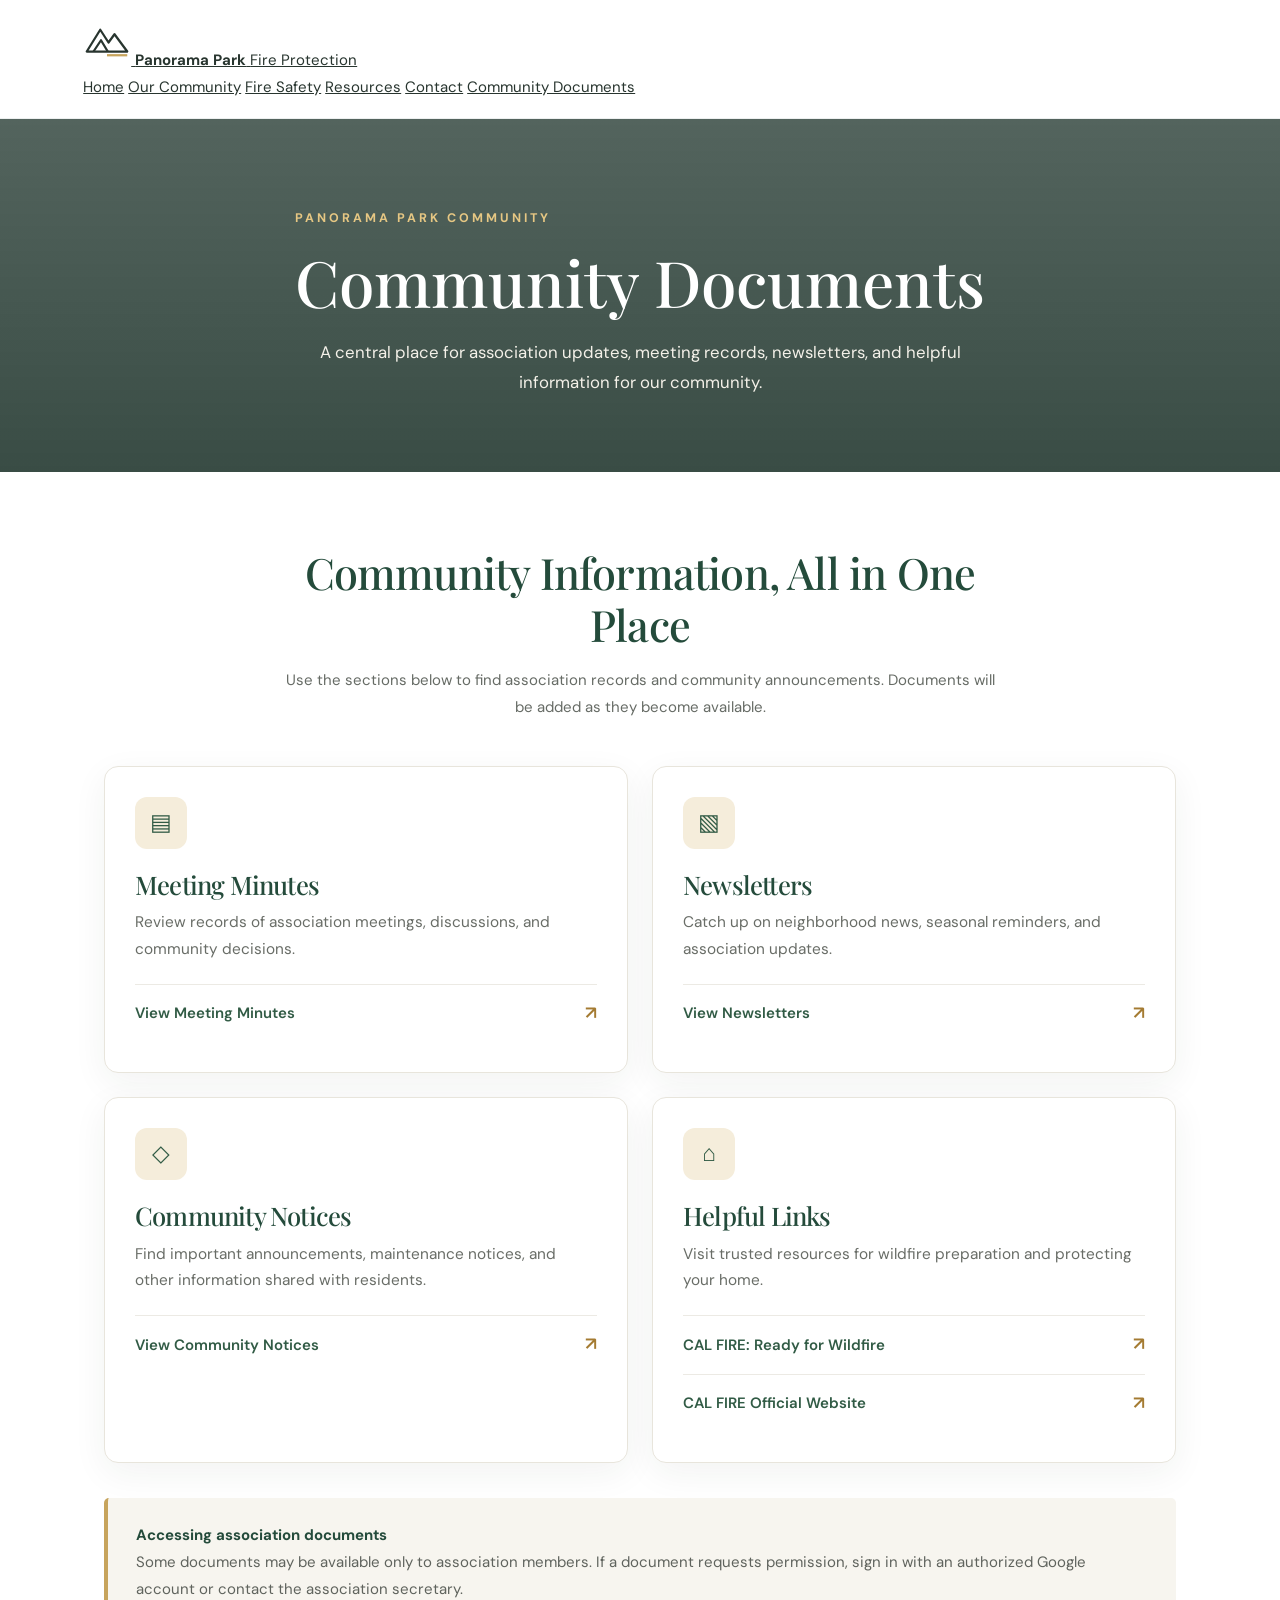
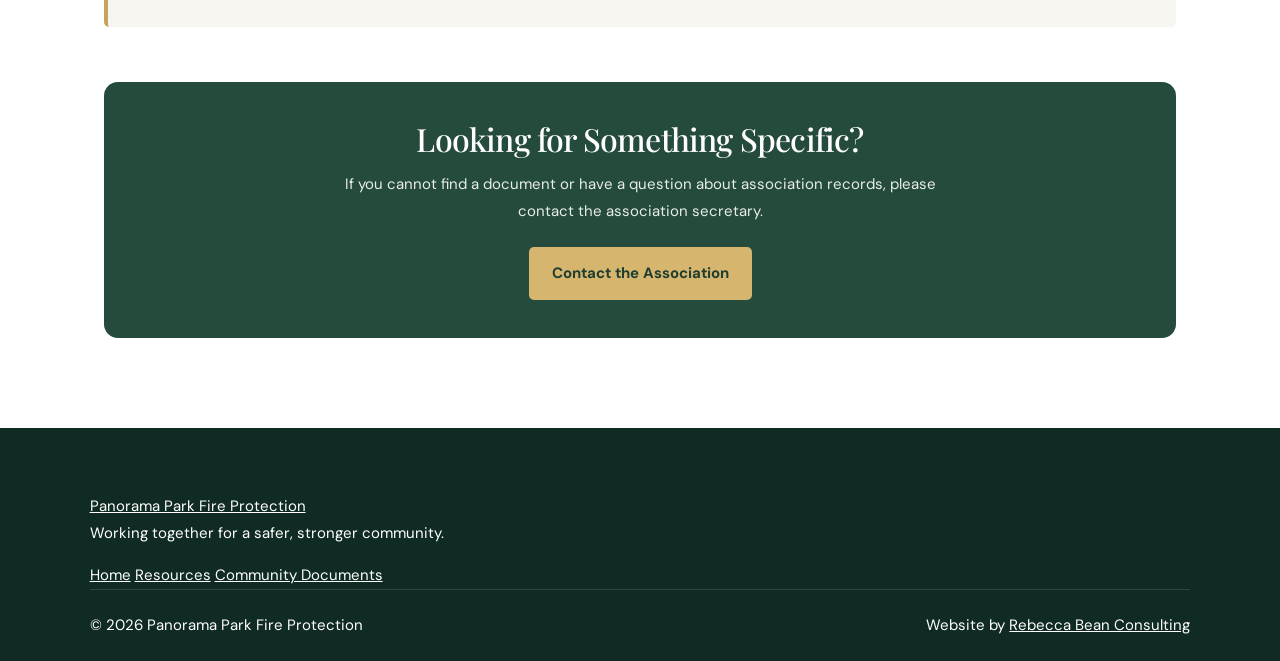
==== documents.html @ e7f0fc61 "Create documents.html" ====
<!DOCTYPE html>
<html lang="en">
<head>
  <meta charset="UTF-8">
  <meta name="viewport" content="width=device-width, initial-scale=1.0">

  <title>Community Documents | Panorama Park Fire Protection</title>
  <meta name="description" content="Access Panorama Park Fire Protection meeting minutes, newsletters, community notices, and important documents.">

  <link rel="preconnect" href="https://fonts.googleapis.com">
  <link rel="preconnect" href="https://fonts.gstatic.com" crossorigin>
  <link href="https://fonts.googleapis.com/css2?family=DM+Sans:wght@400;500;600;700&family=Playfair+Display:wght@500;600;700&display=swap" rel="stylesheet">

  <link rel="stylesheet" href="home.css">

  <style>
    .documents-hero {
      min-height: 330px;
      padding: 90px 24px 75px;
      display: flex;
      align-items: center;
      justify-content: center;
      text-align: center;
      color: #fff;
      background:
        linear-gradient(rgba(17, 40, 31, 0.72), rgba(17, 40, 31, 0.83)),
        url("https://images.unsplash.com/photo-1448375240586-882707db888b?auto=format&fit=crop&w=2000&q=85")
        center 48% / cover no-repeat;
    }

    .documents-hero .eyebrow {
      color: #e6c783;
      text-transform: uppercase;
      letter-spacing: 3px;
      font-size: 0.78rem;
      font-weight: 700;
      margin-bottom: 16px;
    }

    .documents-hero h1 {
      font-family: "Playfair Display", serif;
      font-size: clamp(2.5rem, 5vw, 4rem);
      line-height: 1.15;
      margin: 0 0 18px;
    }

    .documents-hero p {
      max-width: 650px;
      margin: 0 auto;
      color: #f4f1e9;
      font-size: 1.05rem;
      line-height: 1.8;
    }

    .documents-main {
      max-width: 1120px;
      margin: 0 auto;
      padding: 75px 24px 90px;
    }

    .documents-intro {
      max-width: 720px;
      margin: 0 auto 45px;
      text-align: center;
    }

    .documents-intro h2,
    .document-group h2 {
      font-family: "Playfair Display", serif;
      color: #244b3b;
    }

    .documents-intro h2 {
      font-size: clamp(2rem, 4vw, 2.7rem);
      margin: 0 0 16px;
    }

    .documents-intro p {
      color: #666b65;
      line-height: 1.8;
    }

    .document-groups {
      display: grid;
      grid-template-columns: repeat(2, minmax(0, 1fr));
      gap: 24px;
    }

    .document-group {
      background: #fff;
      border: 1px solid #e8e5dc;
      border-radius: 14px;
      padding: 30px;
      box-shadow: 0 10px 35px rgba(30, 54, 42, 0.06);
    }

    .document-icon {
      width: 52px;
      height: 52px;
      border-radius: 12px;
      display: flex;
      align-items: center;
      justify-content: center;
      background: #f5eddb;
      color: #315b45;
      font-size: 1.45rem;
      margin-bottom: 20px;
    }

    .document-group h2 {
      font-size: 1.6rem;
      margin: 0 0 10px;
    }

    .document-group > p {
      color: #696d67;
      font-size: 0.96rem;
      line-height: 1.7;
      margin: 0 0 22px;
    }

    .document-link {
      display: flex;
      align-items: center;
      justify-content: space-between;
      gap: 12px;
      padding: 15px 0;
      border-top: 1px solid #eceae4;
      color: #315b45;
      text-decoration: none;
      font-weight: 600;
      line-height: 1.5;
    }

    .document-link:hover {
      color: #a47b32;
    }

    .document-link span:last-child {
      color: #a47b32;
      font-size: 1.15rem;
    }

    .documents-note {
      margin-top: 35px;
      padding: 24px 28px;
      background: #f7f5ef;
      border-left: 4px solid #c7a45c;
      border-radius: 5px;
      color: #5f635d;
      line-height: 1.8;
    }

    .documents-note strong {
      color: #244b3b;
    }

    .document-contact {
      margin-top: 55px;
      padding: 38px 28px;
      text-align: center;
      border-radius: 14px;
      background: #244b3b;
      color: #fff;
    }

    .document-contact h2 {
      font-family: "Playfair Display", serif;
      font-size: 2rem;
      margin: 0 0 12px;
    }

    .document-contact p {
      max-width: 620px;
      margin: 0 auto 22px;
      color: #e8eee8;
      line-height: 1.8;
    }

    .document-contact a {
      display: inline-block;
      padding: 13px 23px;
      border-radius: 5px;
      background: #d6b56e;
      color: #203e30;
      font-weight: 700;
      text-decoration: none;
    }

    .document-contact a:hover {
      background: #e8cb8a;
    }

    @media (max-width: 700px) {
      .documents-hero {
        min-height: 290px;
        padding: 70px 20px;
      }

      .documents-main {
        padding: 55px 18px 65px;
      }

      .document-groups {
        grid-template-columns: 1fr;
      }

      .document-group {
        padding: 24px;
      }
    }
  </style>
</head>

<body>

  <!-- HEADER -->
  <header class="site-header">
    <div class="header-inner">
      <a class="logo" href="index.html" aria-label="Panorama Park Fire Protection home">
        <span class="logo-icon" aria-hidden="true">
          <svg viewBox="0 0 64 64" width="48" height="48" fill="none">
            <path d="M5 46 23 17 34 34 42 23 59 46H5Z"
                  stroke="currentColor" stroke-width="3"
                  stroke-linejoin="round"/>
            <path d="M14 46 24 31 33 46"
                  stroke="currentColor" stroke-width="3"
                  stroke-linejoin="round"/>
            <path d="M32 51H59" stroke="#c7a45c" stroke-width="3"/>
          </svg>
        </span>
        <span class="logo-text">
          <strong>Panorama Park</strong>
          <span>Fire Protection</span>
        </span>
      </a>

      <button class="menu-toggle"
              id="menuToggle"
              aria-label="Open navigation menu"
              aria-expanded="false"
              aria-controls="navLinks">
        <span></span>
        <span></span>
        <span></span>
      </button>

      <nav class="nav-links" id="navLinks" aria-label="Main navigation">
        <a href="index.html">Home</a>
        <a href="index.html#community">Our Community</a>
        <a href="index.html#fire-safety">Fire Safety</a>
        <a href="index.html#resources">Resources</a>
        <a href="index.html#contact">Contact</a>
        <a href="documents.html" aria-current="page">Community Documents</a>
      </nav>
    </div>
  </header>

  <!-- PAGE HERO -->
  <section class="documents-hero">
    <div>
      <div class="eyebrow">Panorama Park Community</div>
      <h1>Community Documents</h1>
      <p>
        A central place for association updates, meeting records,
        newsletters, and helpful information for our community.
      </p>
    </div>
  </section>

  <!-- DOCUMENT LIBRARY -->
  <main class="documents-main">
    <section class="documents-intro">
      <h2>Community Information, All in One Place</h2>
      <p>
        Use the sections below to find association records and community
        announcements. Documents will be added as they become available.
      </p>
    </section>

    <div class="document-groups">

      <!-- MEETING MINUTES -->
      <section class="document-group">
        <div class="document-icon" aria-hidden="true">▤</div>
        <h2>Meeting Minutes</h2>
        <p>
          Review records of association meetings, discussions, and
          community decisions.
        </p>

        <!-- Replace the example URL with your actual Google Drive link. -->
        <a class="document-link" href="REPLACE-WITH-MINUTES-LINK">
          <span>View Meeting Minutes</span>
          <span aria-hidden="true">↗</span>
        </a>
      </section>

      <!-- NEWSLETTERS -->
      <section class="document-group">
        <div class="document-icon" aria-hidden="true">▧</div>
        <h2>Newsletters</h2>
        <p>
          Catch up on neighborhood news, seasonal reminders, and
          association updates.
        </p>

        <!-- Replace the example URL with your actual Google Drive link. -->
        <a class="document-link" href="REPLACE-WITH-NEWSLETTERS-LINK">
          <span>View Newsletters</span>
          <span aria-hidden="true">↗</span>
        </a>
      </section>

      <!-- COMMUNITY NOTICES -->
      <section class="document-group">
        <div class="document-icon" aria-hidden="true">◇</div>
        <h2>Community Notices</h2>
        <p>
          Find important announcements, maintenance notices, and
          other information shared with residents.
        </p>

        <!-- Replace the example URL with your actual Google Drive link. -->
        <a class="document-link" href="REPLACE-WITH-NOTICES-LINK">
          <span>View Community Notices</span>
          <span aria-hidden="true">↗</span>
        </a>
      </section>

      <!-- HELPFUL LINKS -->
      <section class="document-group">
        <div class="document-icon" aria-hidden="true">⌂</div>
        <h2>Helpful Links</h2>
        <p>
          Visit trusted resources for wildfire preparation and
          protecting your home.
        </p>

        <a class="document-link"
           href="https://readyforwildfire.org/"
           target="_blank"
           rel="noopener noreferrer">
          <span>CAL FIRE: Ready for Wildfire</span>
          <span aria-hidden="true">↗</span>
        </a>

        <a class="document-link"
           href="https://www.fire.ca.gov/"
           target="_blank"
           rel="noopener noreferrer">
          <span>CAL FIRE Official Website</span>
          <span aria-hidden="true">↗</span>
        </a>
      </section>

    </div>

    <aside class="documents-note">
      <strong>Accessing association documents</strong><br>
      Some documents may be available only to association members.
      If a document requests permission, sign in with an authorized
      Google account or contact the association secretary.
    </aside>

    <section class="document-contact">
      <h2>Looking for Something Specific?</h2>
      <p>
        If you cannot find a document or have a question about association
        records, please contact the association secretary.
      </p>
      <a href="mailto:REPLACE-WITH-HOA-EMAIL">
        Contact the Association
      </a>
    </section>
  </main>

  <!-- FOOTER -->
  <footer class="site-footer" id="contact">
    <div class="footer-inner">
      <div>
        <a class="footer-brand" href="index.html">Panorama Park Fire Protection</a>
        <p>Working together for a safer, stronger community.</p>
      </div>

      <div class="footer-links">
        <a href="index.html">Home</a>
        <a href="index.html#resources">Resources</a>
        <a href="documents.html">Community Documents</a>
      </div>
    </div>

    <div class="footer-bottom">
      <span>© <span id="currentYear"></span> Panorama Park Fire Protection</span>
      <span class="site-credit">
        Website by
        <a href="https://beansdreams.org"
           target="_blank"
           rel="noopener noreferrer">Rebecca Bean Consulting</a>
      </span>
    </div>
  </footer>

  <script>
    const menuToggle = document.getElementById("menuToggle");
    const navLinks = document.getElementById("navLinks");

    if (menuToggle && navLinks) {
      menuToggle.addEventListener("click", () => {
        const isOpen = navLinks.classList.toggle("active");
        menuToggle.classList.toggle("active", isOpen);
        menuToggle.setAttribute("aria-expanded", String(isOpen));
        menuToggle.setAttribute(
          "aria-label",
          isOpen ? "Close navigation menu" : "Open navigation menu"
        );
      });

      navLinks.querySelectorAll("a").forEach(link => {
        link.addEventListener("click", () => {
          navLinks.classList.remove("active");
          menuToggle.classList.remove("active");
          menuToggle.setAttribute("aria-expanded", "false");
          menuToggle.setAttribute("aria-label", "Open navigation menu");
        });
      });
    }

    document.getElementById("currentYear").textContent =
      new Date().getFullYear();
  </script>

</body>
</html>
---- home.css ----
/* =========================================================
   PANORAMA PARK FIRE PROTECTION
   Premium Mountain Community Website
   File: home.css
   ========================================================= */

:root {
  --forest: #173b32;
  --forest-dark: #102a24;
  --forest-light: #285345;
  --sage: #8a9a88;
  --gold: #c9a765;
  --gold-light: #e2cc99;
  --cream: #f7f4ed;
  --cream-dark: #eee9dc;
  --white: #ffffff;
  --text: #28352f;
  --muted: #68736d;
  --border: #deddd3;
  --serif: "Playfair Display", Georgia, serif;
  --sans: "DM Sans", Arial, sans-serif;
  --content-width: 1240px;
}

* {
  box-sizing: border-box;
}

html {
  scroll-behavior: smooth;
  scroll-padding-top: 100px;
}

body {
  margin: 0;
  color: var(--text);
  background: var(--white);
  font-family: var(--sans);
  font-size: 15px;
  line-height: 1.8;
  -webkit-font-smoothing: antialiased;
}

body,
button,
a {
  -webkit-tap-highlight-color: transparent;
}

img,
svg {
  max-width: 100%;
}

a {
  color: inherit;
}

button {
  font: inherit;
}

::selection {
  color: var(--white);
  background: var(--forest);
}


/* =========================================================
   HEADER AND BRAND
   ========================================================= */

.site-header {
  position: relative;
  z-index: 100;
  display: flex;
  justify-content: space-between;
  align-items: center;
  gap: 32px;
  min-height: 100px;
  padding: 17px clamp(22px, 6.5vw, 100px);
  background: rgba(255, 255, 255, 0.98);
  border-bottom: 1px solid rgba(23, 59, 50, 0.08);
}

.brand {
  display: inline-flex;
  align-items: center;
  gap: 14px;
  flex-shrink: 0;
  color: var(--forest);
  text-decoration: none;
}

.brand-emblem {
  display: grid;
  place-items: center;
  width: 55px;
  height: 55px;
  color: var(--gold);
  border: 1px solid var(--gold);
  border-radius: 50%;
  transition: background 0.25s ease, color 0.25s ease;
}

.brand:hover .brand-emblem {
  color: var(--white);
  background: var(--forest);
}

.brand-emblem svg {
  width: 39px;
  height: 39px;
}

.brand-copy {
  display: flex;
  flex-direction: column;
  gap: 1px;
}

.brand-name {
  color: var(--forest);
  font-family: var(--serif);
  font-size: 17px;
  font-weight: 600;
  line-height: 1.35;
  letter-spacing: 1.4px;
}

.brand-subtitle {
  color: #88713f;
  font-size: 9px;
  font-weight: 700;
  line-height: 1.5;
  letter-spacing: 3.2px;
}

.main-nav {
  display: flex;
  align-items: center;
  justify-content: flex-end;
  gap: clamp(17px, 2.4vw, 34px);
}

.nav-link {
  position: relative;
  padding: 9px 0;
  color: #39463f;
  font-size: 12px;
  font-weight: 600;
  text-decoration: none;
  transition: color 0.2s ease;
}

.nav-link:not(.nav-cta)::after {
  position: absolute;
  right: 0;
  bottom: 1px;
  left: 0;
  height: 1px;
  background: var(--gold);
  content: "";
  transform: scaleX(0);
  transform-origin: left;
  transition: transform 0.25s ease;
}

.nav-link:hover,
.nav-link.active {
  color: #8b6c34;
}

.nav-link:hover::after,
.nav-link.active::after {
  transform: scaleX(1);
}

.nav-link.nav-cta {
  padding: 12px 17px;
  color: var(--white);
  background: var(--forest);
  border: 1px solid var(--forest);
  transition: background 0.2s ease, color 0.2s ease;
}

.nav-link.nav-cta:hover {
  color: var(--forest);
  background: transparent;
}

.menu-toggle {
  display: none;
  width: 44px;
  height: 44px;
  padding: 10px;
  border: 1px solid var(--border);
  background: var(--white);
  cursor: pointer;
}

.menu-toggle span {
  display: block;
  width: 22px;
  height: 2px;
  margin: 5px auto;
  background: var(--forest);
  transition: transform 0.2s ease, opacity 0.2s ease;
}

.menu-toggle[aria-expanded="true"] span:first-child {
  transform: translateY(7px) rotate(45deg);
}

.menu-toggle[aria-expanded="true"] span:nth-child(2) {
  opacity: 0;
}

.menu-toggle[aria-expanded="true"] span:last-child {
  transform: translateY(-7px) rotate(-45deg);
}


/* =========================================================
   SHARED TYPOGRAPHY
   ========================================================= */

h1,
h2,
h3,
p {
  margin-top: 0;
}

h1,
h2,
h3 {
  font-family: var(--serif);
  font-weight: 500;
  line-height: 1.2;
}

h2 {
  font-size: clamp(34px, 4vw, 51px);
  letter-spacing: -0.8px;
}

h2 em,
h1 em {
  color: var(--gold-light);
  font-weight: 400;
}

.eyebrow {
  display: flex;
  align-items: center;
  gap: 15px;
  margin-bottom: 22px;
  color: var(--gold-light);
  font-size: 10px;
  font-weight: 700;
  line-height: 1.6;
  letter-spacing: 3px;
  text-transform: uppercase;
}

.eyebrow-dark {
  color: #8d6c35;
}

.eyebrow-line {
  display: inline-block;
  width: 44px;
  height: 1px;
  background: var(--gold);
}

.button {
  display: inline-flex;
  justify-content: center;
  align-items: center;
  gap: 18px;
  min-height: 51px;
  padding: 14px 22px;
  font-size: 11px;
  font-weight: 700;
  line-height: 1.5;
  text-align: center;
  text-decoration: none;
  border: 1px solid transparent;
  transition:
    transform 0.25s ease,
    background 0.25s ease,
    color 0.25s ease,
    border-color 0.25s ease;
}

.button:hover {
  transform: translateY(-2px);
}

.button span {
  font-size: 16px;
}

.button-gold {
  color: var(--forest-dark);
  background: var(--gold);
  border-color: var(--gold);
}

.button-gold:hover {
  color: var(--forest-dark);
  background: var(--gold-light);
  border-color: var(--gold-light);
}

.button-green {
  color: var(--white);
  background: var(--forest);
  border-color: var(--forest);
}

.button-green:hover {
  color: var(--forest);
  background: transparent;
}

.text-link {
  color: var(--white);
  font-size: 11px;
  font-weight: 600;
  text-decoration: none;
  border-bottom: 1px solid rgba(255, 255, 255, 0.45);
  padding-bottom: 5px;
  transition: color 0.2s ease, border-color 0.2s ease;
}

.text-link:hover {
  color: var(--gold-light);
  border-color: var(--gold-light);
}


/* =========================================================
   HERO SECTION
   ========================================================= */

.hero {
  position: relative;
  display: flex;
  align-items: center;
  min-height: min(690px, 78vw);
  min-height: clamp(530px, 60vw, 720px);
  overflow: hidden;
  isolation: isolate;
  color: var(--white);
  background: var(--forest-dark);
}

.hero-photo,
.hero-shade {
  position: absolute;
  z-index: -2;
  inset: 0;
}

.hero-photo {
  background-color: #52695b;

  /*
    Replace this URL with your own mountain photograph.
    Example: url("images/panorama-mountains.jpg")
  */
  background-image: url("https://images.unsplash.com/photo-1464822759023-fed622ff2c3b?auto=format&fit=crop&w=2200&q=85");

  background-position: center 48%;
  background-repeat: no-repeat;
  background-size: cover;

  animation: heroReveal 1.1s ease-out both;
}

.hero-shade {
  z-index: -1;
  background:
    linear-gradient(
      90deg,
      rgba(10, 31, 25, 0.91) 0%,
      rgba(10, 31, 25, 0.77) 36%,
      rgba(10, 31, 25, 0.34) 70%,
      rgba(10, 31, 25, 0.14) 100%
    ),
    linear-gradient(
      0deg,
      rgba(10, 31, 25, 0.58) 0%,
      transparent 36%
    );
}

.hero-content {
  width: min(100%, 1000px);
  padding: 100px clamp(28px, 10vw, 150px) 115px;
  animation: contentReveal 0.9s 0.1s ease-out both;
}

.hero .eyebrow {
  margin-bottom: 27px;
}

.hero h1 {
  max-width: 850px;
  margin-bottom: 26px;
  color: var(--white);
  font-size: clamp(43px, 6vw, 78px);
  font-weight: 400;
  letter-spacing: -1.8px;
  line-height: 1.1;
}

.hero h1 em {
  display: inline-block;
  margin-top: 8px;
}

.hero-description {
  max-width: 530px;
  margin-bottom: 35px;
  color: rgba(255, 255, 255, 0.86);
  font-size: clamp(14px, 1.3vw, 16px);
  line-height: 1.9;
}

.hero-actions {
  display: flex;
  flex-wrap: wrap;
  align-items: center;
  gap: 27px;
}

.hero-caption {
  position: absolute;
  bottom: 35px;
  left: clamp(28px, 6.5vw, 100px);
  display: flex;
  align-items: center;
  gap: 12px;
  color: rgba(255, 255, 255, 0.76);
  font-size: 9px;
  font-weight: 600;
  letter-spacing: 2px;
}

.caption-rule {
  width: 35px;
  height: 1px;
  background: var(--gold);
}

.hero-index {
  position: absolute;
  right: clamp(28px, 6.5vw, 100px);
  bottom: 30px;
  display: flex;
  align-items: center;
  gap: 13px;
  color: rgba(255, 255, 255, 0.75);
  font-size: 9px;
  letter-spacing: 2px;
}

.hero-index > span:first-child {
  color: var(--gold-light);
  font-family: var(--serif);
  font-size: 21px;
}

.index-divider {
  width: 30px;
  height: 1px;
  background: var(--gold);
}


/* =========================================================
   ANNOUNCEMENT STRIP
   ========================================================= */

.announcement {
  display: grid;
  grid-template-columns: auto 1fr auto;
  align-items: center;
  gap: 26px;
  padding: 20px clamp(25px, 7vw, 105px);
  color: var(--white);
  background: var(--forest);
}

.announcement-label {
  display: flex;
  align-items: center;
  gap: 10px;
  color: var(--gold-light);
  font-size: 9px;
  font-weight: 700;
  letter-spacing: 2px;
  white-space: nowrap;
}

.announcement-dot {
  width: 7px;
  height: 7px;
  border-radius: 50%;
  background: var(--gold);
  box-shadow: 0 0 0 4px rgba(201, 167, 101, 0.13);
}

.announcement p {
  margin: 0;
  color: #e4e9e4;
  font-size: 12px;
}

.announcement > a {
  color: var(--gold-light);
  font-size: 11px;
  font-weight: 700;
  text-decoration: none;
  white-space: nowrap;
}

.announcement > a span {
  margin-left: 6px;
  font-size: 16px;
}

.announcement > a:hover {
  color: var(--white);
}


/* =========================================================
   INTRODUCTION SECTION
   ========================================================= */

.community-intro {
  display: grid;
  grid-template-columns: 0.9fr 1.1fr;
  gap: clamp(40px, 8vw, 125px);
  align-items: center;
  max-width: 1440px;
  margin: auto;
  padding: clamp(80px, 10vw, 135px) clamp(28px, 10vw, 145px);
  background: var(--white);
}

.intro-side h2 {
  margin-bottom: 30px;
  color: var(--forest);
  font-size: clamp(38px, 4.5vw, 57px);
}

.intro-side h2 em {
  color: #8a9a88;
}

.gold-rule {
  width: 70px;
  height: 2px;
  background: var(--gold);
}

.intro-copy {
  max-width: 570px;
}

.intro-lead {
  margin-bottom: 17px;
  color: var(--forest);
  font-family: var(--serif);
  font-size: 25px;
  line-height: 1.4;
}

.intro-copy > p:not(.intro-lead) {
  margin-bottom: 18px;
  color: var(--muted);
  font-size: 13px;
  line-height: 2;
}

.underlined-link {
  display: inline-flex;
  align-items: center;
  gap: 12px;
  margin-top: 12px;
  padding-bottom: 5px;
  color: var(--forest);
  font-size: 11px;
  font-weight: 700;
  text-decoration: none;
  border-bottom: 1px solid var(--gold);
}

.underlined-link span {
  font-size: 17px;
  transition: transform 0.2s ease;
}

.underlined-link:hover span {
  transform: translateX(4px);
}


/* =========================================================
   DISCOVER / FEATURE CARDS
   ========================================================= */

.discover-section {
  padding: clamp(75px, 9vw, 115px) clamp(25px, 7vw, 100px);
  background: var(--cream);
}

.section-heading {
  display: flex;
  justify-content: space-between;
  align-items: flex-end;
  gap: 35px;
  max-width: var(--content-width);
  margin: 0 auto 48px;
}

.section-heading h2 {
  margin-bottom: 0;
  color: var(--forest);
}

.section-heading h2 em {
  color: #879783;
}

.section-heading-copy {
  max-width: 300px;
  margin-bottom: 8px;
  color: var(--muted);
  font-size: 13px;
  line-height: 1.9;
}

.feature-grid {
  display: grid;
  grid-template-columns: repeat(3, minmax(0, 1fr));
  gap: 26px;
  max-width: var(--content-width);
  margin: auto;
}

.feature-card {
  min-width: 0;
  overflow: hidden;
  background: var(--white);
  border: 1px solid rgba(23, 59, 50, 0.08);
  box-shadow: 0 8px 28px rgba(24, 45, 35, 0.035);
  transition:
    transform 0.3s ease,
    box-shadow 0.3s ease;
}

.feature-card:hover {
  transform: translateY(-6px);
  box-shadow: 0 18px 42px rgba(24, 45, 35, 0.1);
}

.feature-image {
  position: relative;
  height: 235px;
  overflow: hidden;
  background-color: var(--sage);
  background-repeat: no-repeat;
  background-size: cover;
  background-position: center;
}

.feature-image::after {
  position: absolute;
  inset: 0;
  background: linear-gradient(
    0deg,
    rgba(10, 30, 24, 0.6),
    transparent 70%
  );
  content: "";
}

.feature-image-news {
  background-image: url("https://images.unsplash.com/photo-1448375240586-882707db888b?auto=format&fit=crop&w=900&q=80");
  background-position: center;
}

.feature-image-safety {
  background-image: url("https://images.unsplash.com/photo-1473448912268-2022ce9509d8?auto=format&fit=crop&w=900&q=80");
  background-position: center;
}

.feature-image-documents {
  background-image: url("https://images.unsplash.com/photo-1441974231531-c6227db76b6e?auto=format&fit=crop&w=900&q=80");
  background-position: center;
}

.feature-number,
.feature-image-label {
  position: absolute;
  z-index: 1;
  bottom: 17px;
  color: var(--white);
}

.feature-number {
  left: 22px;
  font-family: var(--serif);
  font-size: 25px;
}

.feature-image-label {
  right: 20px;
  bottom: 22px;
  font-size: 8px;
  font-weight: 700;
  letter-spacing: 2px;
}

.feature-body {
  padding: 29px 27px 31px;
}

.feature-kicker {
  margin-bottom: 12px;
  color: #91733d;
  font-size: 9px;
  font-weight: 700;
  letter-spacing: 1.8px;
}

.feature-body h3 {
  margin-bottom: 14px;
  color: var(--forest);
  font-size: 27px;
  letter-spacing: -0.3px;
}

.feature-body > p:not(.feature-kicker) {
  min-height: 90px;
  margin-bottom: 22px;
  color: var(--muted);
  font-size: 12px;
  line-height: 1.9;
}

.card-link {
  display: inline-flex;
  align-items: center;
  gap: 10px;
  color: var(--forest);
  font-size: 10px;
  font-weight: 700;
  line-height: 1.7;
  text-decoration: none;
}

.card-link span {
  color: #a08042;
  font-size: 16px;
  transition: transform 0.2s ease;
}

.card-link:hover span {
  transform: translateX(4px);
}


/* =========================================================
   FIRE SAFETY SECTION
   ========================================================= */

.safety-section {
  display: grid;
  grid-template-columns: 0.95fr 1.05fr;
  gap: clamp(45px, 8vw, 115px);
  align-items: center;
  max-width: 1500px;
  margin: auto;
  padding: clamp(85px, 10vw, 135px) clamp(30px, 9vw, 130px);
}

.safety-image {
  position: relative;
  min-height: 510px;
  background-color: #566e5b;
  background-image: url("https://images.unsplash.com/photo-1448375240586-882707db888b?auto=format&fit=crop&w=1200&q=85");
  background-position: center;
  background-size: cover;
}

.safety-image-frame {
  position: absolute;
  top: 18px;
  right: 18px;
  bottom: 18px;
  left: 18px;
  border: 1px solid rgba(255, 255, 255, 0.62);
  pointer-events: none;
}

.safety-image-note {
  position: absolute;
  right: -18px;
  bottom: 35px;
  display: flex;
  align-items: center;
  gap: 13px;
  padding: 20px 25px;
  color: var(--white);
  background: var(--forest);
  box-shadow: 0 8px 25px rgba(0, 0, 0, 0.15);
}

.note-symbol {
  color: var(--gold);
  font-size: 28px;
}

.safety-image-note > span:last-child {
  font-size: 9px;
  font-weight: 700;
  line-height: 1.8;
  letter-spacing: 1.5px;
}

.safety-copy .eyebrow {
  color: #8b6c35;
}

.safety-copy h2 {
  margin-bottom: 25px;
  color: var(--forest);
  font-size: clamp(35px, 4.1vw, 50px);
}

.safety-copy h2 em {
  color: #879783;
}

.safety-copy > p:not(.eyebrow):not(.resource-note) {
  margin-bottom: 28px;
  color: var(--muted);
  font-size: 13px;
  line-height: 2;
}

.safety-list {
  display: grid;
  gap: 0;
  margin: 0 0 30px;
  padding: 0;
  list-style: none;
  border-top: 1px solid var(--border);
}

.safety-list li {
  display: flex;
  align-items: flex-start;
  gap: 18px;
  padding: 14px 0;
  color: #435149;
  font-size: 12px;
  border-bottom: 1px solid var(--border);
}

.safety-list li span {
  color: #9c7c40;
  font-family: var(--serif);
  font-size: 16px;
}

.resource-note {
  margin: 16px 0 0;
  color: var(--muted);
  font-size: 10px;
}


/* =========================================================
   DOCUMENT LIBRARY BANNER
   ========================================================= */

.documents-banner {
  position: relative;
  display: flex;
  justify-content: space-between;
  align-items: center;
  gap: 40px;
  min-height: 345px;
  padding: 70px clamp(30px, 10vw, 145px);
  overflow: hidden;
  color: var(--white);
  background:
    radial-gradient(
      ellipse at 100% 0%,
      rgba(201, 167, 101, 0.16),
      transparent 45%
    ),
    var(--forest);
}

.banner-decoration {
  position: absolute;
  right: 20%;
  bottom: -135px;
  color: rgba(255, 255, 255, 0.035);
  font-family: var(--serif);
  font-size: 350px;
  line-height: 1;
  pointer-events: none;
}

.banner-copy {
  position: relative;
  z-index: 1;
  max-width: 650px;
}

.banner-copy .eyebrow {
  color: var(--gold-light);
}

.banner-copy h2 {
  margin-bottom: 17px;
  color: var(--white);
  font-size: clamp(36px, 4.5vw, 55px);
}

.banner-copy h2 em {
  color: var(--gold-light);
}

.banner-copy > p:last-child {
  max-width: 520px;
  margin-bottom: 0;
  color: #d6e0d8;
  font-size: 13px;
  line-height: 1.9;
}

.documents-banner > .button {
  position: relative;
  z-index: 1;
  flex-shrink: 0;
}


/* =========================================================
   FOOTER
   ========================================================= */

.site-footer {
  padding: 65px clamp(25px, 7vw, 100px) 0;
  color: var(--white);
  background: var(--forest-dark);
}

.footer-main {
  display: grid;
  grid-template-columns: 1.7fr 0.8fr 1fr;
  gap: 55px;
  max-width: var(--content-width);
  margin: auto;
  padding-bottom: 52px;
}

.footer-logo {
  margin-bottom: 19px;
}

.footer-logo .brand-emblem {
  color: var(--gold);
  border-color: rgba(201, 167, 101, 0.7);
}

.footer-logo .brand-name {
  color: var(--white);
}

.footer-logo .brand-subtitle {
  color: var(--gold-light);
}

.footer-brand > p {
  max-width: 300px;
  margin: 0;
  color: #bdc9c1;
  font-size: 12px;
  line-height: 1.9;
}

.footer-column h3 {
  margin: 7px 0 22px;
  color: var(--gold-light);
  font-family: var(--sans);
  font-size: 10px;
  font-weight: 700;
  letter-spacing: 2px;
}

.footer-column a {
  display: block;
  width: fit-content;
  margin: 10px 0;
  color: #d5ddd7;
  font-size: 12px;
  text-decoration: none;
  transition: color 0.2s ease;
}

.footer-column a:hover {
  color: var(--gold-light);
}

.footer-bottom {
  display: flex;
  justify-content: space-between;
  align-items: center;
  flex-wrap: wrap;
  gap: 16px 28px;
  max-width: var(--content-width);
  margin: auto;
  padding: 22px 0;
  border-top: 1px solid rgba(255, 255, 255, 0.13);
}

.footer-bottom > p {
  margin: 0;
  color: #aebbb2;
  font-size: 10px;
}

.site-creator {
  display: flex;
  justify-content: flex-end;
  align-items: center;
  flex-wrap: wrap;
  gap: 5px;
  color: #aebbb2;
  font-size: 10px;
  line-height: 1.8;
}

.site-creator a {
  color: var(--gold-light);
  text-decoration: none;
  transition: color 0.2s ease;
}

.site-creator a:hover {
  color: var(--white);
  text-decoration: underline;
  text-underline-offset: 3px;
}

.creator-divider {
  padding: 0 3px;
  color: #718176;
}

.services-link {
  opacity: 0.88;
}


/* =========================================================
   ANIMATIONS
   ========================================================= */

@keyframes heroReveal {
  from {
    opacity: 0.7;
    transform: scale(1.035);
  }

  to {
    opacity: 1;
    transform: scale(1);
  }
}

@keyframes contentReveal {
  from {
    opacity: 0;
    transform: translateY(18px);
  }

  to {
    opacity: 1;
    transform: translateY(0);
  }
}


/* =========================================================
   TABLET RESPONSIVENESS
   ========================================================= */

@media (max-width: 1050px) {
  .site-header {
    padding-right: 4%;
    padding-left: 4%;
  }

  .main-nav {
    gap: 17px;
  }

  .nav-link {
    font-size: 11px;
  }

  .brand-name {
    font-size: 15px;
  }

  .brand-emblem {
    width: 48px;
    height: 48px;
  }

  .community-intro {
    gap: 45px;
    padding-right: 7%;
    padding-left: 7%;
  }

  .feature-grid {
    gap: 18px;
  }

  .feature-image {
    height: 195px;
  }

  .feature-body {
    padding: 24px 21px 27px;
  }

  .safety-section {
    gap: 55px;
    padding-right: 7%;
    padding-left: 7%;
  }

  .safety-image {
    min-height: 450px;
  }

  .documents-banner {
    padding-right: 7%;
    padding-left: 7%;
  }
}


/* =========================================================
   MOBILE NAVIGATION AND LAYOUT
   ========================================================= */

@media (max-width: 780px) {
  .site-header {
    min-height: 82px;
    padding: 13px 22px;
  }

  .brand {
    gap: 10px;
  }

  .brand-emblem {
    width: 46px;
    height: 46px;
  }

  .brand-emblem svg {
    width: 34px;
    height: 34px;
  }

  .brand-name {
    font-size: 14px;
  }

  .brand-subtitle {
    font-size: 8px;
    letter-spacing: 2.5px;
  }

  .menu-toggle {
    display: block;
    flex-shrink: 0;
  }

  .main-nav {
    position: absolute;
    top: 100%;
    right: 0;
    left: 0;
    display: none;
    align-items: stretch;
    gap: 0;
    padding: 10px 22px 20px;
    background: var(--white);
    border-top: 1px solid var(--border);
    box-shadow: 0 14px 20px rgba(0, 0, 0, 0.08);
  }

  .main-nav.nav-open {
    display: flex;
    flex-direction: column;
  }

  .main-nav .nav-link {
    padding: 14px 5px;
    font-size: 13px;
    border-bottom: 1px solid #efeee8;
  }

  .main-nav .nav-link::after {
    display: none;
  }

  .main-nav .nav-link.nav-cta {
    margin-top: 12px;
    padding: 13px 15px;
    text-align: center;
    border: 1px solid var(--forest);
  }

  .hero {
    min-height: 600px;
    min-height: 76svh;
    max-height: 760px;
  }

  .hero-photo {
    background-position: center;
  }

  .hero-shade {
    background:
      linear-gradient(
        90deg,
        rgba(10, 31, 25, 0.85),
        rgba(10, 31, 25, 0.45)
      ),
      linear-gradient(
        0deg,
        rgba(10, 31, 25, 0.5),
        transparent 70%
      );
  }

  .hero-content {
    padding: 80px 8% 95px;
  }

  .hero h1 {
    font-size: clamp(43px, 8vw, 65px);
    letter-spacing: -1px;
  }

  .hero-caption {
    bottom: 24px;
    left: 8%;
    font-size: 8px;
    letter-spacing: 1.3px;
  }

  .hero-index {
    display: none;
  }

  .announcement {
    grid-template-columns: 1fr auto;
    gap: 8px 15px;
    padding: 19px 7%;
  }

  .announcement-label {
    grid-column: 1 / -1;
  }

  .announcement p {
    font-size: 11px;
  }

  .announcement > a {
    font-size: 10px;
  }

  .community-intro {
    grid-template-columns: 1fr;
    gap: 30px;
    padding: 75px 8%;
  }

  .intro-side h2 {
    font-size: 46px;
  }

  .section-heading {
    align-items: flex-start;
    flex-direction: column;
    gap: 18px;
    margin-bottom: 32px;
  }

  .section-heading-copy {
    margin: 0;
  }

  .feature-grid {
    grid-template-columns: 1fr;
    gap: 25px;
    max-width: 540px;
  }

  .feature-image {
    height: 260px;
  }

  .feature-body {
    padding: 27px 26px 30px;
  }

  .feature-body > p:not(.feature-kicker) {
    min-height: auto;
  }

  .safety-section {
    grid-template-columns: 1fr;
    gap: 48px;
    padding: 75px 8%;
  }

  .safety-image {
    min-height: 440px;
    margin-right: 12px;
  }

  .safety-copy h2 {
    font-size: 42px;
  }

  .documents-banner {
    align-items: flex-start;
    flex-direction: column;
    gap: 28px;
    padding: 65px 8%;
  }

  .banner-decoration {
    right: -20px;
    bottom: -65px;
    font-size: 250px;
  }

  .footer-main {
    grid-template-columns: 1fr 1fr;
    gap: 38px 25px;
  }

  .footer-brand {
    grid-column: 1 / -1;
  }

  .footer-bottom {
    align-items: flex-start;
    flex-direction: column;
    gap: 10px;
  }

  .site-creator {
    justify-content: flex-start;
  }
}


/* =========================================================
   SMALL MOBILE DEVICES
   ========================================================= */

@media (max-width: 480px) {
  body {
    font-size: 14px;
  }

  .site-header {
    padding: 12px 15px;
  }

  .brand-emblem {
    width: 41px;
    height: 41px;
  }

  .brand-emblem svg {
    width: 30px;
    height: 30px;
  }

  .brand-name {
    font-size: 12px;
    letter-spacing: 1px;
  }

  .brand-subtitle {
    font-size: 7px;
    letter-spacing: 2px;
  }

  .menu-toggle {
    width: 40px;
    height: 40px;
  }

  .hero {
    min-height: 570px;
    min-height: 78svh;
  }

  .hero-content {
    padding: 70px 7% 90px;
  }

  .hero .eyebrow {
    gap: 9px;
    font-size: 9px;
    letter-spacing: 2px;
  }

  .hero h1 {
    font-size: clamp(38px, 10vw, 49px);
    line-height: 1.12;
  }

  .hero-description {
    font-size: 13px;
    line-height: 1.8;
  }

  .hero-actions {
    align-items: flex-start;
    flex-direction: column;
    gap: 20px;
  }

  .button {
    min-height: 48px;
    padding: 13px 16px;
    font-size: 10px;
  }

  .hero-caption {
    right: 20px;
    left: 7%;
    font-size: 7px;
    letter-spacing: 1px;
  }

  .announcement {
    grid-template-columns: 1fr;
    gap: 9px;
    padding: 20px 7%;
  }

  .announcement-label {
    grid-column: auto;
  }

  .announcement > a {
    justify-self: start;
    margin-top: 2px;
  }

  .community-intro {
    padding-top: 65px;
    padding-bottom: 65px;
  }

  .intro-side h2,
  .safety-copy h2 {
    font-size: 37px;
  }

  .intro-lead {
    font-size: 22px;
  }

  .discover-section {
    padding: 65px 6%;
  }

  .section-heading h2 {
    font-size: 38px;
  }

  .feature-image {
    height: 220px;
  }

  .feature-body h3 {
    font-size: 25px;
  }

  .safety-section {
    padding: 65px 7%;
  }

  .safety-image {
    min-height: 340px;
  }

  .safety-image-note {
    right: -12px;
    bottom: 23px;
    padding: 15px 18px;
  }

  .documents-banner {
    padding: 55px 7%;
  }

  .banner-copy h2 {
    font-size: 37px;
  }

  .site-footer {
    padding: 48px 7% 0;
  }

  .footer-main {
    grid-template-columns: 1fr;
    gap: 27px;
    padding-bottom: 35px;
  }

  .footer-brand {
    grid-column: auto;
  }

  .footer-bottom {
    padding: 20px 0;
  }

  .site-creator {
    align-items: flex-start;
    gap: 3px 5px;
    font-size: 9px;
  }

  .creator-divider {
    display: none;
  }
}


/* =========================================================
   ACCESSIBILITY AND MOTION PREFERENCES
   ========================================================= */

a:focus-visible,
button:focus-visible {
  outline: 3px solid var(--gold);
  outline-offset: 4px;
}

@media (prefers-reduced-motion: reduce) {
  html {
    scroll-behavior: auto;
  }

  *,
  *::before,
  *::after {
    animation-duration: 0.01ms !important;
    animation-iteration-count: 1 !important;
    transition-duration: 0.01ms !important;
    scroll-behavior: auto !important;
  }
}
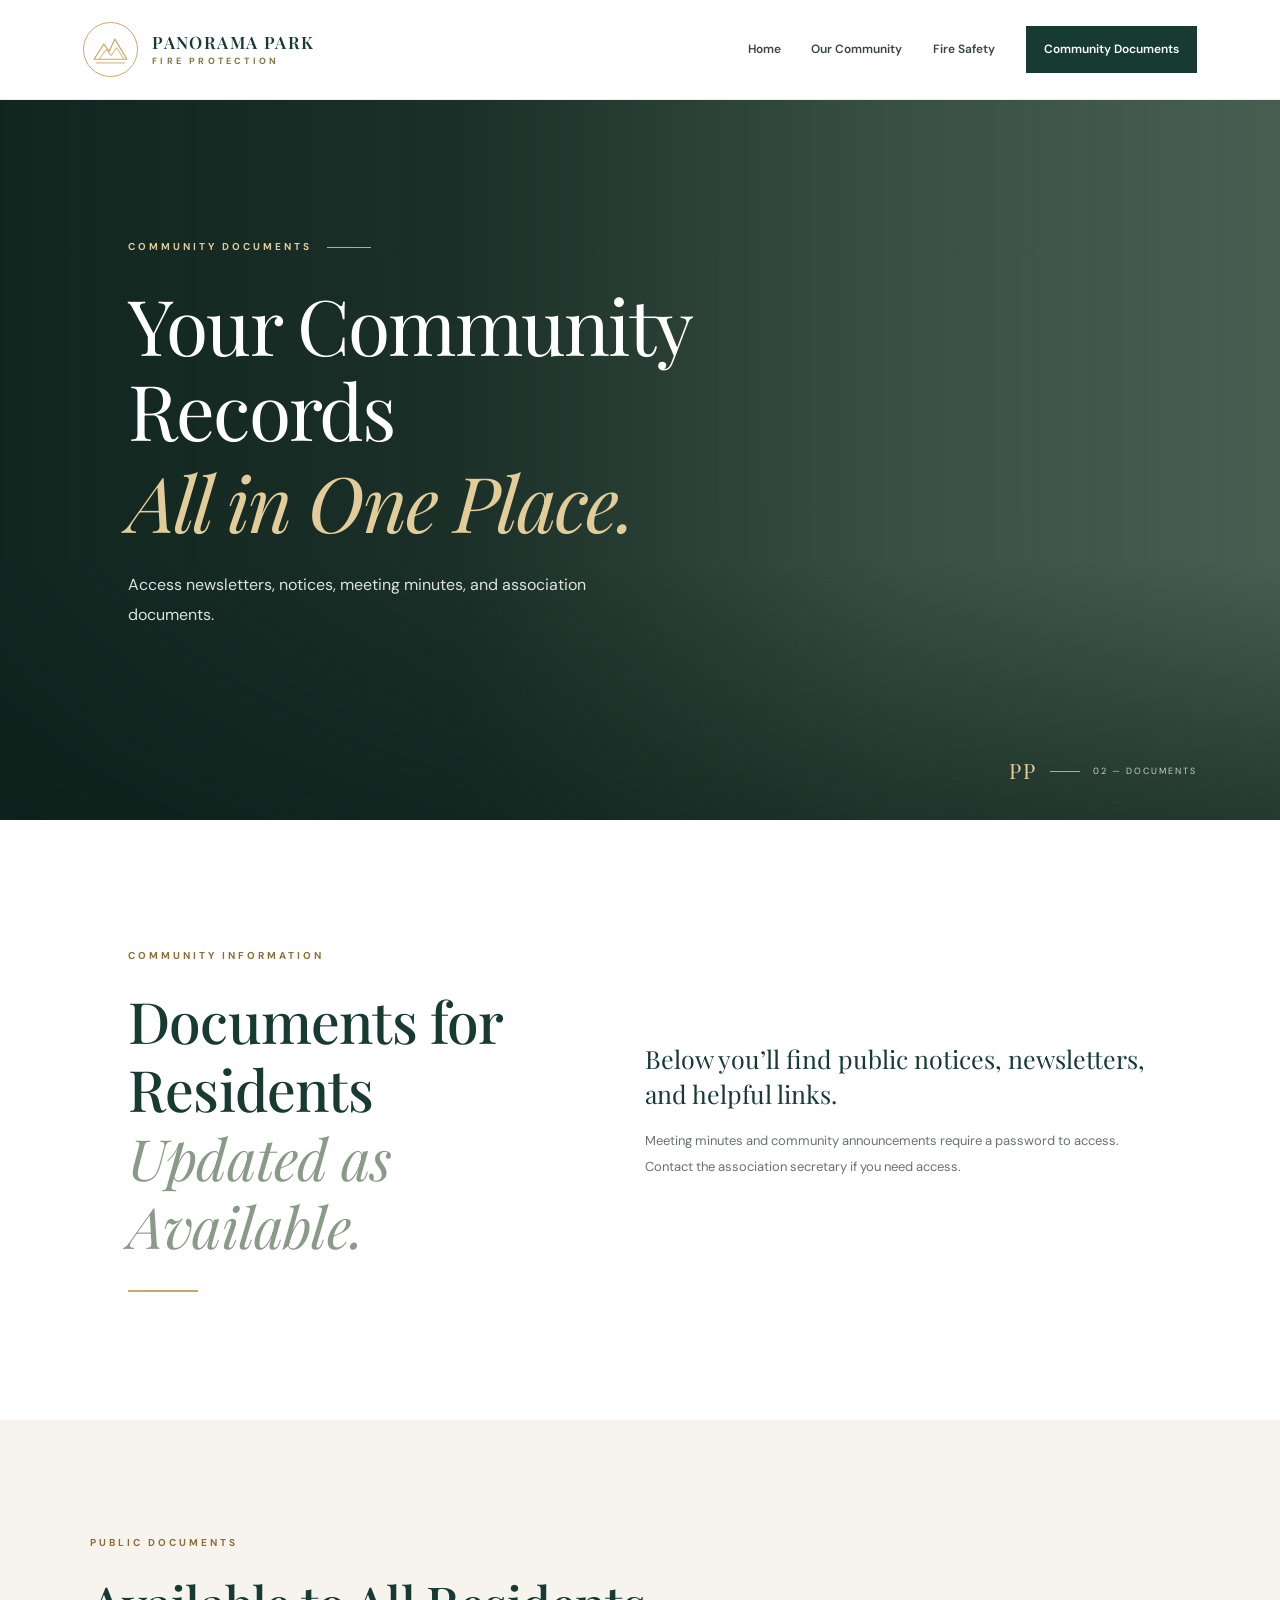
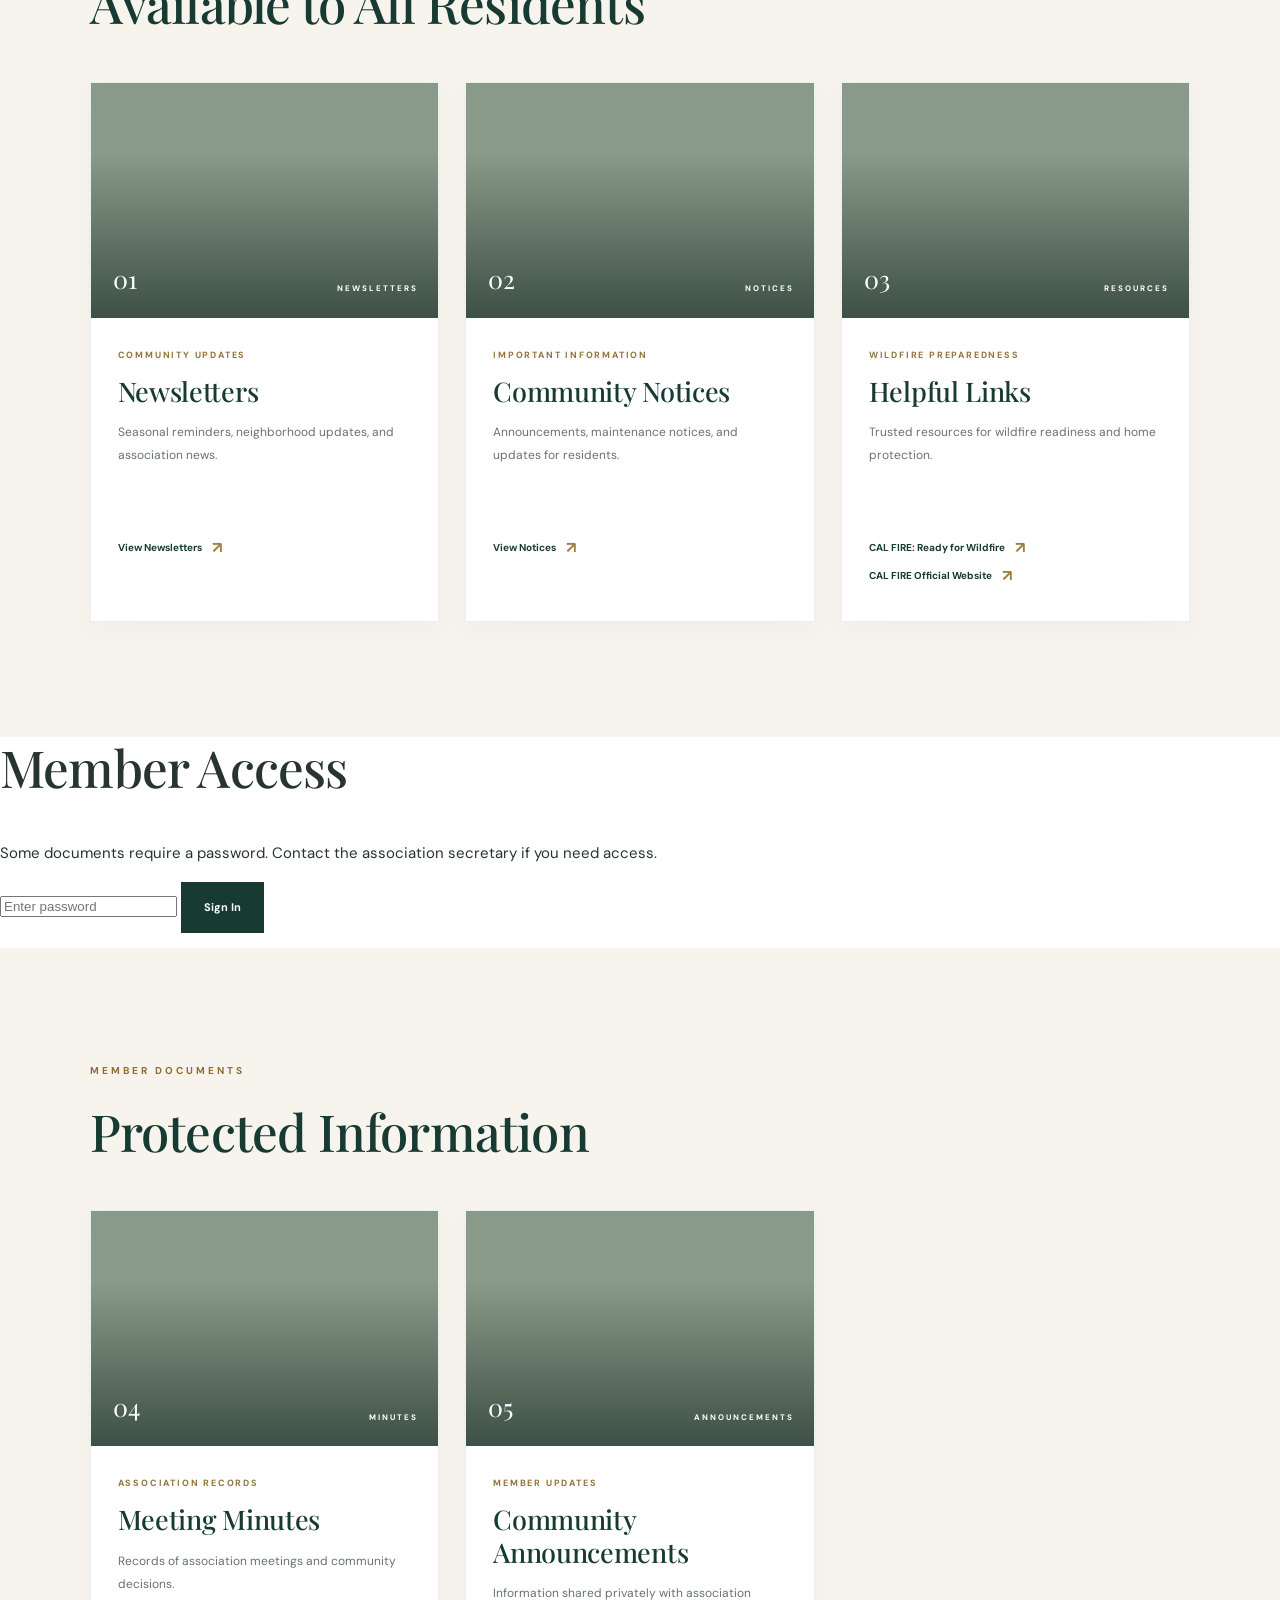
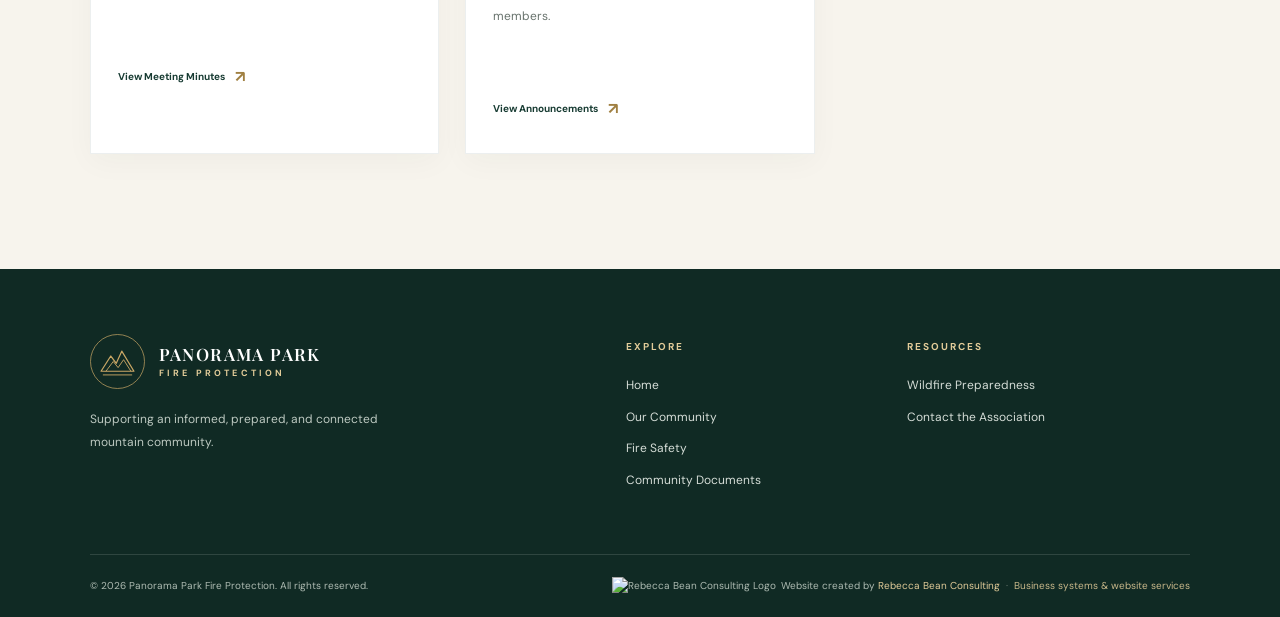
==== commit bd1bbbab: "Update documents.html" ====
--- a/documents.html
+++ b/documents.html
@@ -7,427 +7,333 @@
   <title>Community Documents | Panorama Park Fire Protection</title>
   <meta name="description" content="Access Panorama Park Fire Protection meeting minutes, newsletters, community notices, and important documents.">
 
+  <link rel="stylesheet" href="home.css">
+
   <link rel="preconnect" href="https://fonts.googleapis.com">
   <link rel="preconnect" href="https://fonts.gstatic.com" crossorigin>
-  <link href="https://fonts.googleapis.com/css2?family=DM+Sans:wght@400;500;600;700&family=Playfair+Display:wght@500;600;700&display=swap" rel="stylesheet">
-
-  <link rel="stylesheet" href="home.css">
-
-  <style>
-    .documents-hero {
-      min-height: 330px;
-      padding: 90px 24px 75px;
-      display: flex;
-      align-items: center;
-      justify-content: center;
-      text-align: center;
-      color: #fff;
-      background:
-        linear-gradient(rgba(17, 40, 31, 0.72), rgba(17, 40, 31, 0.83)),
-        url("https://images.unsplash.com/photo-1448375240586-882707db888b?auto=format&fit=crop&w=2000&q=85")
-        center 48% / cover no-repeat;
-    }
-
-    .documents-hero .eyebrow {
-      color: #e6c783;
-      text-transform: uppercase;
-      letter-spacing: 3px;
-      font-size: 0.78rem;
-      font-weight: 700;
-      margin-bottom: 16px;
-    }
-
-    .documents-hero h1 {
-      font-family: "Playfair Display", serif;
-      font-size: clamp(2.5rem, 5vw, 4rem);
-      line-height: 1.15;
-      margin: 0 0 18px;
-    }
-
-    .documents-hero p {
-      max-width: 650px;
-      margin: 0 auto;
-      color: #f4f1e9;
-      font-size: 1.05rem;
-      line-height: 1.8;
-    }
-
-    .documents-main {
-      max-width: 1120px;
-      margin: 0 auto;
-      padding: 75px 24px 90px;
-    }
-
-    .documents-intro {
-      max-width: 720px;
-      margin: 0 auto 45px;
-      text-align: center;
-    }
-
-    .documents-intro h2,
-    .document-group h2 {
-      font-family: "Playfair Display", serif;
-      color: #244b3b;
-    }
-
-    .documents-intro h2 {
-      font-size: clamp(2rem, 4vw, 2.7rem);
-      margin: 0 0 16px;
-    }
-
-    .documents-intro p {
-      color: #666b65;
-      line-height: 1.8;
-    }
-
-    .document-groups {
-      display: grid;
-      grid-template-columns: repeat(2, minmax(0, 1fr));
-      gap: 24px;
-    }
-
-    .document-group {
-      background: #fff;
-      border: 1px solid #e8e5dc;
-      border-radius: 14px;
-      padding: 30px;
-      box-shadow: 0 10px 35px rgba(30, 54, 42, 0.06);
-    }
-
-    .document-icon {
-      width: 52px;
-      height: 52px;
-      border-radius: 12px;
-      display: flex;
-      align-items: center;
-      justify-content: center;
-      background: #f5eddb;
-      color: #315b45;
-      font-size: 1.45rem;
-      margin-bottom: 20px;
-    }
-
-    .document-group h2 {
-      font-size: 1.6rem;
-      margin: 0 0 10px;
-    }
-
-    .document-group > p {
-      color: #696d67;
-      font-size: 0.96rem;
-      line-height: 1.7;
-      margin: 0 0 22px;
-    }
-
-    .document-link {
-      display: flex;
-      align-items: center;
-      justify-content: space-between;
-      gap: 12px;
-      padding: 15px 0;
-      border-top: 1px solid #eceae4;
-      color: #315b45;
-      text-decoration: none;
-      font-weight: 600;
-      line-height: 1.5;
-    }
-
-    .document-link:hover {
-      color: #a47b32;
-    }
-
-    .document-link span:last-child {
-      color: #a47b32;
-      font-size: 1.15rem;
-    }
-
-    .documents-note {
-      margin-top: 35px;
-      padding: 24px 28px;
-      background: #f7f5ef;
-      border-left: 4px solid #c7a45c;
-      border-radius: 5px;
-      color: #5f635d;
-      line-height: 1.8;
-    }
-
-    .documents-note strong {
-      color: #244b3b;
-    }
-
-    .document-contact {
-      margin-top: 55px;
-      padding: 38px 28px;
-      text-align: center;
-      border-radius: 14px;
-      background: #244b3b;
-      color: #fff;
-    }
-
-    .document-contact h2 {
-      font-family: "Playfair Display", serif;
-      font-size: 2rem;
-      margin: 0 0 12px;
-    }
-
-    .document-contact p {
-      max-width: 620px;
-      margin: 0 auto 22px;
-      color: #e8eee8;
-      line-height: 1.8;
-    }
-
-    .document-contact a {
-      display: inline-block;
-      padding: 13px 23px;
-      border-radius: 5px;
-      background: #d6b56e;
-      color: #203e30;
-      font-weight: 700;
-      text-decoration: none;
-    }
-
-    .document-contact a:hover {
-      background: #e8cb8a;
-    }
-
-    @media (max-width: 700px) {
-      .documents-hero {
-        min-height: 290px;
-        padding: 70px 20px;
-      }
-
-      .documents-main {
-        padding: 55px 18px 65px;
-      }
-
-      .document-groups {
-        grid-template-columns: 1fr;
-      }
-
-      .document-group {
-        padding: 24px;
-      }
-    }
-  </style>
+  <link href="https://fonts.googleapis.com/css2?family=DM+Sans:wght@400;500;600;700&family=Playfair+Display:wght@400;500;600;700&display=swap" rel="stylesheet">
 </head>
 
 <body>
 
-  <!-- HEADER -->
+  <!-- HEADER (matches index.html exactly) -->
   <header class="site-header">
-    <div class="header-inner">
-      <a class="logo" href="index.html" aria-label="Panorama Park Fire Protection home">
-        <span class="logo-icon" aria-hidden="true">
-          <svg viewBox="0 0 64 64" width="48" height="48" fill="none">
-            <path d="M5 46 23 17 34 34 42 23 59 46H5Z"
-                  stroke="currentColor" stroke-width="3"
-                  stroke-linejoin="round"/>
-            <path d="M14 46 24 31 33 46"
-                  stroke="currentColor" stroke-width="3"
-                  stroke-linejoin="round"/>
-            <path d="M32 51H59" stroke="#c7a45c" stroke-width="3"/>
-          </svg>
-        </span>
-        <span class="logo-text">
-          <strong>Panorama Park</strong>
-          <span>Fire Protection</span>
-        </span>
-      </a>
-
-      <button class="menu-toggle"
-              id="menuToggle"
-              aria-label="Open navigation menu"
-              aria-expanded="false"
-              aria-controls="navLinks">
-        <span></span>
-        <span></span>
-        <span></span>
-      </button>
-
-      <nav class="nav-links" id="navLinks" aria-label="Main navigation">
+    <a class="brand" href="index.html" aria-label="Panorama Park Fire Protection home">
+      <span class="brand-emblem" aria-hidden="true">
+        <svg viewBox="0 0 64 64" fill="none">
+          <path d="M5 48L21 23L30 35L39 15L59 48H5Z"
+                stroke="currentColor" stroke-width="2" stroke-linejoin="round"/>
+          <path d="M13 48L25 32L33 42L42 29L54 48"
+                stroke="currentColor" stroke-width="1.5" stroke-linejoin="round"/>
+          <path d="M8 54H56" stroke="currentColor" stroke-width="1.5"/>
+        </svg>
+      </span>
+
+      <span class="brand-copy">
+        <span class="brand-name">PANORAMA PARK</span>
+        <span class="brand-subtitle">FIRE PROTECTION</span>
+      </span>
+    </a>
+
+    <button class="menu-toggle" aria-label="Open navigation"
+            aria-expanded="false" aria-controls="main-nav">
+      <span></span><span></span><span></span>
+    </button>
+
+    <nav class="main-nav" id="main-nav">
+      <a href="index.html" class="nav-link">Home</a>
+      <a href="index.html#community" class="nav-link">Our Community</a>
+      <a href="index.html#fire-safety" class="nav-link">Fire Safety</a>
+      <a href="documents.html" class="nav-link nav-cta active">Community Documents</a>
+    </nav>
+  </header>
+
+  <!-- HERO (Option B: smaller hero, styled to match index typography) -->
+  <section class="hero hero-small">
+    <div class="hero-photo"></div>
+    <div class="hero-shade"></div>
+
+    <div class="hero-content">
+      <p class="eyebrow">
+        COMMUNITY DOCUMENTS
+        <span class="eyebrow-line"></span>
+      </p>
+
+      <h1>
+        Your Community Records<br>
+        <em>All in One Place.</em>
+      </h1>
+
+      <p class="hero-description">
+        Access newsletters, notices, meeting minutes, and association documents.
+      </p>
+    </div>
+
+    <div class="hero-index" aria-hidden="true">
+      <span>PP</span>
+      <span class="index-divider"></span>
+      <span>02 — DOCUMENTS</span>
+    </div>
+  </section>
+
+  <main class="section">
+
+    <!-- INTRO -->
+    <section class="community-intro section">
+      <div class="intro-side">
+        <p class="eyebrow eyebrow-dark">COMMUNITY INFORMATION</p>
+        <h2>Documents for Residents<br><em>Updated as Available.</em></h2>
+        <div class="gold-rule"></div>
+      </div>
+
+      <div class="intro-copy">
+        <p class="intro-lead">
+          Below you’ll find public notices, newsletters, and helpful links.
+        </p>
+        <p>
+          Meeting minutes and community announcements require a password
+          to access. Contact the association secretary if you need access.
+        </p>
+      </div>
+    </section>
+
+    <!-- PUBLIC DOCUMENTS -->
+    <section class="discover-section">
+      <div class="section-heading">
+        <div>
+          <p class="eyebrow eyebrow-dark">PUBLIC DOCUMENTS</p>
+          <h2>Available to All Residents</h2>
+        </div>
+      </div>
+
+      <div class="feature-grid">
+
+        <!-- NEWSLETTERS (PUBLIC) -->
+        <article class="feature-card">
+          <div class="feature-image feature-image-documents">
+            <span class="feature-number">01</span>
+            <span class="feature-image-label">NEWSLETTERS</span>
+          </div>
+
+          <div class="feature-body">
+            <p class="feature-kicker">COMMUNITY UPDATES</p>
+            <h3>Newsletters</h3>
+            <p>Seasonal reminders, neighborhood updates, and association news.</p>
+
+            <a href="REPLACE-WITH-NEWSLETTERS-FOLDER" class="card-link">
+              View Newsletters <span aria-hidden="true">↗</span>
+            </a>
+          </div>
+        </article>
+
+        <!-- COMMUNITY NOTICES (PUBLIC) -->
+        <article class="feature-card">
+          <div class="feature-image feature-image-news">
+            <span class="feature-number">02</span>
+            <span class="feature-image-label">NOTICES</span>
+          </div>
+
+          <div class="feature-body">
+            <p class="feature-kicker">IMPORTANT INFORMATION</p>
+            <h3>Community Notices</h3>
+            <p>Announcements, maintenance notices, and updates for residents.</p>
+
+            <a href="REPLACE-WITH-NOTICES-FOLDER" class="card-link">
+              View Notices <span aria-hidden="true">↗</span>
+            </a>
+          </div>
+        </article>
+
+        <!-- HELPFUL LINKS (PUBLIC) -->
+        <article class="feature-card">
+          <div class="feature-image feature-image-safety">
+            <span class="feature-number">03</span>
+            <span class="feature-image-label">RESOURCES</span>
+          </div>
+
+          <div class="feature-body">
+            <p class="feature-kicker">WILDFIRE PREPAREDNESS</p>
+            <h3>Helpful Links</h3>
+            <p>Trusted resources for wildfire readiness and home protection.</p>
+
+            <a href="https://readyforwildfire.org/" target="_blank" rel="noopener noreferrer" class="card-link">
+              CAL FIRE: Ready for Wildfire <span aria-hidden="true">↗</span>
+            </a>
+
+            <a href="https://www.fire.ca.gov/" target="_blank" rel="noopener noreferrer" class="card-link">
+              CAL FIRE Official Website <span aria-hidden="true">↗</span>
+            </a>
+          </div>
+        </article>
+
+      </div>
+    </section>
+
+    <!-- LOGIN BOX -->
+    <section id="login-box" class="login-box">
+      <h2>Member Access</h2>
+      <p>Some documents require a password. Contact the association secretary if you need access.</p>
+
+      <input type="password" id="password" placeholder="Enter password">
+      <button id="login-btn" class="button button-green">Sign In</button>
+      <p id="login-error" class="login-error"></p>
+    </section>
+
+    <!-- PROTECTED DOCUMENTS -->
+    <section class="discover-section docs-protected hidden" id="protected-docs">
+      <div class="section-heading">
+        <div>
+          <p class="eyebrow eyebrow-dark">MEMBER DOCUMENTS</p>
+          <h2>Protected Information</h2>
+        </div>
+      </div>
+
+      <div class="feature-grid">
+
+        <!-- MEETING MINUTES (PROTECTED) -->
+        <article class="feature-card">
+          <div class="feature-image feature-image-documents">
+            <span class="feature-number">04</span>
+            <span class="feature-image-label">MINUTES</span>
+          </div>
+
+          <div class="feature-body">
+            <p class="feature-kicker">ASSOCIATION RECORDS</p>
+            <h3>Meeting Minutes</h3>
+            <p>Records of association meetings and community decisions.</p>
+
+            <a href="REPLACE-WITH-MINUTES-FOLDER" class="card-link">
+              View Meeting Minutes <span aria-hidden="true">↗</span>
+            </a>
+          </div>
+        </article>
+
+        <!-- COMMUNITY ANNOUNCEMENTS (PROTECTED) -->
+        <article class="feature-card">
+          <div class="feature-image feature-image-news">
+            <span class="feature-number">05</span>
+            <span class="feature-image-label">ANNOUNCEMENTS</span>
+          </div>
+
+          <div class="feature-body">
+            <p class="feature-kicker">MEMBER UPDATES</p>
+            <h3>Community Announcements</h3>
+            <p>Information shared privately with association members.</p>
+
+            <a href="REPLACE-WITH-ANNOUNCEMENTS-FOLDER" class="card-link">
+              View Announcements <span aria-hidden="true">↗</span>
+            </a>
+          </div>
+        </article>
+
+      </div>
+    </section>
+
+  </main>
+
+  <!-- FOOTER (matches index.html exactly) -->
+  <footer class="site-footer">
+    <div class="footer-main">
+
+      <div class="footer-brand">
+        <a class="brand footer-logo" href="index.html">
+          <span class="brand-emblem" aria-hidden="true">
+            <svg viewBox="0 0 64 64" fill="none">
+              <path d="M5 48L21 23L30 35L39 15L59 48H5Z"
+                    stroke="currentColor" stroke-width="2" stroke-linejoin="round"/>
+              <path d="M13 48L25 32L33 42L42 29L54 48"
+                    stroke="currentColor" stroke-width="1.5" stroke-linejoin="round"/>
+              <path d="M8 54H56" stroke="currentColor" stroke-width="1.5"/>
+            </svg>
+          </span>
+
+          <span class="brand-copy">
+            <span class="brand-name">PANORAMA PARK</span>
+            <span class="brand-subtitle">FIRE PROTECTION</span>
+          </span>
+        </a>
+
+        <p>Supporting an informed, prepared, and connected mountain community.</p>
+      </div>
+
+      <div class="footer-column">
+        <h3>EXPLORE</h3>
         <a href="index.html">Home</a>
         <a href="index.html#community">Our Community</a>
         <a href="index.html#fire-safety">Fire Safety</a>
-        <a href="index.html#resources">Resources</a>
-        <a href="index.html#contact">Contact</a>
-        <a href="documents.html" aria-current="page">Community Documents</a>
-      </nav>
+        <a href="documents.html">Community Documents</a>
+      </div>
+
+      <div class="footer-column">
+        <h3>RESOURCES</h3>
+        <a href="https://www.readyforwildfire.org/" target="_blank" rel="noopener noreferrer">Wildfire Preparedness</a>
+        <a href="mailto:REPLACE-WITH-HOA-EMAIL">Contact the Association</a>
+      </div>
+
     </div>
-  </header>
-
-  <!-- PAGE HERO -->
-  <section class="documents-hero">
-    <div>
-      <div class="eyebrow">Panorama Park Community</div>
-      <h1>Community Documents</h1>
+
+    <div class="footer-bottom">
       <p>
-        A central place for association updates, meeting records,
-        newsletters, and helpful information for our community.
+        © <span id="current-year"></span> Panorama Park Fire Protection.
+        All rights reserved.
       </p>
-    </div>
-  </section>
-
-  <!-- DOCUMENT LIBRARY -->
-  <main class="documents-main">
-    <section class="documents-intro">
-      <h2>Community Information, All in One Place</h2>
-      <p>
-        Use the sections below to find association records and community
-        announcements. Documents will be added as they become available.
-      </p>
-    </section>
-
-    <div class="document-groups">
-
-      <!-- MEETING MINUTES -->
-      <section class="document-group">
-        <div class="document-icon" aria-hidden="true">▤</div>
-        <h2>Meeting Minutes</h2>
-        <p>
-          Review records of association meetings, discussions, and
-          community decisions.
-        </p>
-
-        <!-- Replace the example URL with your actual Google Drive link. -->
-        <a class="document-link" href="REPLACE-WITH-MINUTES-LINK">
-          <span>View Meeting Minutes</span>
-          <span aria-hidden="true">↗</span>
-        </a>
-      </section>
-
-      <!-- NEWSLETTERS -->
-      <section class="document-group">
-        <div class="document-icon" aria-hidden="true">▧</div>
-        <h2>Newsletters</h2>
-        <p>
-          Catch up on neighborhood news, seasonal reminders, and
-          association updates.
-        </p>
-
-        <!-- Replace the example URL with your actual Google Drive link. -->
-        <a class="document-link" href="REPLACE-WITH-NEWSLETTERS-LINK">
-          <span>View Newsletters</span>
-          <span aria-hidden="true">↗</span>
-        </a>
-      </section>
-
-      <!-- COMMUNITY NOTICES -->
-      <section class="document-group">
-        <div class="document-icon" aria-hidden="true">◇</div>
-        <h2>Community Notices</h2>
-        <p>
-          Find important announcements, maintenance notices, and
-          other information shared with residents.
-        </p>
-
-        <!-- Replace the example URL with your actual Google Drive link. -->
-        <a class="document-link" href="REPLACE-WITH-NOTICES-LINK">
-          <span>View Community Notices</span>
-          <span aria-hidden="true">↗</span>
-        </a>
-      </section>
-
-      <!-- HELPFUL LINKS -->
-      <section class="document-group">
-        <div class="document-icon" aria-hidden="true">⌂</div>
-        <h2>Helpful Links</h2>
-        <p>
-          Visit trusted resources for wildfire preparation and
-          protecting your home.
-        </p>
-
-        <a class="document-link"
-           href="https://readyforwildfire.org/"
-           target="_blank"
-           rel="noopener noreferrer">
-          <span>CAL FIRE: Ready for Wildfire</span>
-          <span aria-hidden="true">↗</span>
-        </a>
-
-        <a class="document-link"
-           href="https://www.fire.ca.gov/"
-           target="_blank"
-           rel="noopener noreferrer">
-          <span>CAL FIRE Official Website</span>
-          <span aria-hidden="true">↗</span>
-        </a>
-      </section>
-
-    </div>
-
-    <aside class="documents-note">
-      <strong>Accessing association documents</strong><br>
-      Some documents may be available only to association members.
-      If a document requests permission, sign in with an authorized
-      Google account or contact the association secretary.
-    </aside>
-
-    <section class="document-contact">
-      <h2>Looking for Something Specific?</h2>
-      <p>
-        If you cannot find a document or have a question about association
-        records, please contact the association secretary.
-      </p>
-      <a href="mailto:REPLACE-WITH-HOA-EMAIL">
-        Contact the Association
-      </a>
-    </section>
-  </main>
-
-  <!-- FOOTER -->
-  <footer class="site-footer" id="contact">
-    <div class="footer-inner">
-      <div>
-        <a class="footer-brand" href="index.html">Panorama Park Fire Protection</a>
-        <p>Working together for a safer, stronger community.</p>
-      </div>
-
-      <div class="footer-links">
-        <a href="index.html">Home</a>
-        <a href="index.html#resources">Resources</a>
-        <a href="documents.html">Community Documents</a>
-      </div>
-    </div>
-
-    <div class="footer-bottom">
-      <span>© <span id="currentYear"></span> Panorama Park Fire Protection</span>
-      <span class="site-credit">
-        Website by
-        <a href="https://beansdreams.org"
-           target="_blank"
-           rel="noopener noreferrer">Rebecca Bean Consulting</a>
-      </span>
-    </div>
+
+   <div class="site-creator enhanced-creator">
+  <img src="YOUR-LOGO.png" alt="Rebecca Bean Consulting Logo" class="rbc-logo-large">
+
+  <div>
+    <span>Website created by</span>
+    <a href="https://beansdreams.org" target="_blank" rel="noopener noreferrer">
+      Rebecca Bean Consulting
+    </a>
+    <span class="creator-divider">·</span>
+    <a href="https://beansdreams.org" target="_blank" rel="noopener noreferrer" class="services-link">
+      Business systems & website services
+    </a>
+  </div>
+</div>
+
   </footer>
 
+  <!-- JS: Mobile nav + password gate -->
   <script>
-    const menuToggle = document.getElementById("menuToggle");
-    const navLinks = document.getElementById("navLinks");
-
-    if (menuToggle && navLinks) {
+    // Mobile nav
+    const menuToggle = document.querySelector(".menu-toggle");
+    const mainNav = document.querySelector(".main-nav");
+
+    if (menuToggle && mainNav) {
       menuToggle.addEventListener("click", () => {
-        const isOpen = navLinks.classList.toggle("active");
-        menuToggle.classList.toggle("active", isOpen);
-        menuToggle.setAttribute("aria-expanded", String(isOpen));
-        menuToggle.setAttribute(
-          "aria-label",
-          isOpen ? "Close navigation menu" : "Open navigation menu"
-        );
+        const isOpen = menuToggle.getAttribute("aria-expanded") === "true";
+        menuToggle.setAttribute("aria-expanded", String(!isOpen));
+        menuToggle.setAttribute("aria-label", isOpen ? "Open navigation" : "Close navigation");
+        mainNav.classList.toggle("nav-open", !isOpen);
       });
 
-      navLinks.querySelectorAll("a").forEach(link => {
+      mainNav.querySelectorAll("a").forEach(link => {
         link.addEventListener("click", () => {
-          navLinks.classList.remove("active");
-          menuToggle.classList.remove("active");
+          mainNav.classList.remove("nav-open");
           menuToggle.setAttribute("aria-expanded", "false");
-          menuToggle.setAttribute("aria-label", "Open navigation menu");
+          menuToggle.setAttribute("aria-label", "Open navigation");
         });
       });
     }
 
-    document.getElementById("currentYear").textContent =
+    // Footer year
+    document.getElementById("current-year").textContent =
       new Date().getFullYear();
+
+    // Password gate
+    document.getElementById("login-btn").addEventListener("click", function () {
+      const pw = document.getElementById("password").value;
+      const error = document.getElementById("login-error");
+
+      if (pw === "PanoramaPark") {
+        document.getElementById("protected-docs").classList.remove("hidden");
+        document.getElementById("login-box").style.display = "none";
+      } else {
+        error.textContent = "Incorrect password.";
+      }
+    });
   </script>
 
 </body>
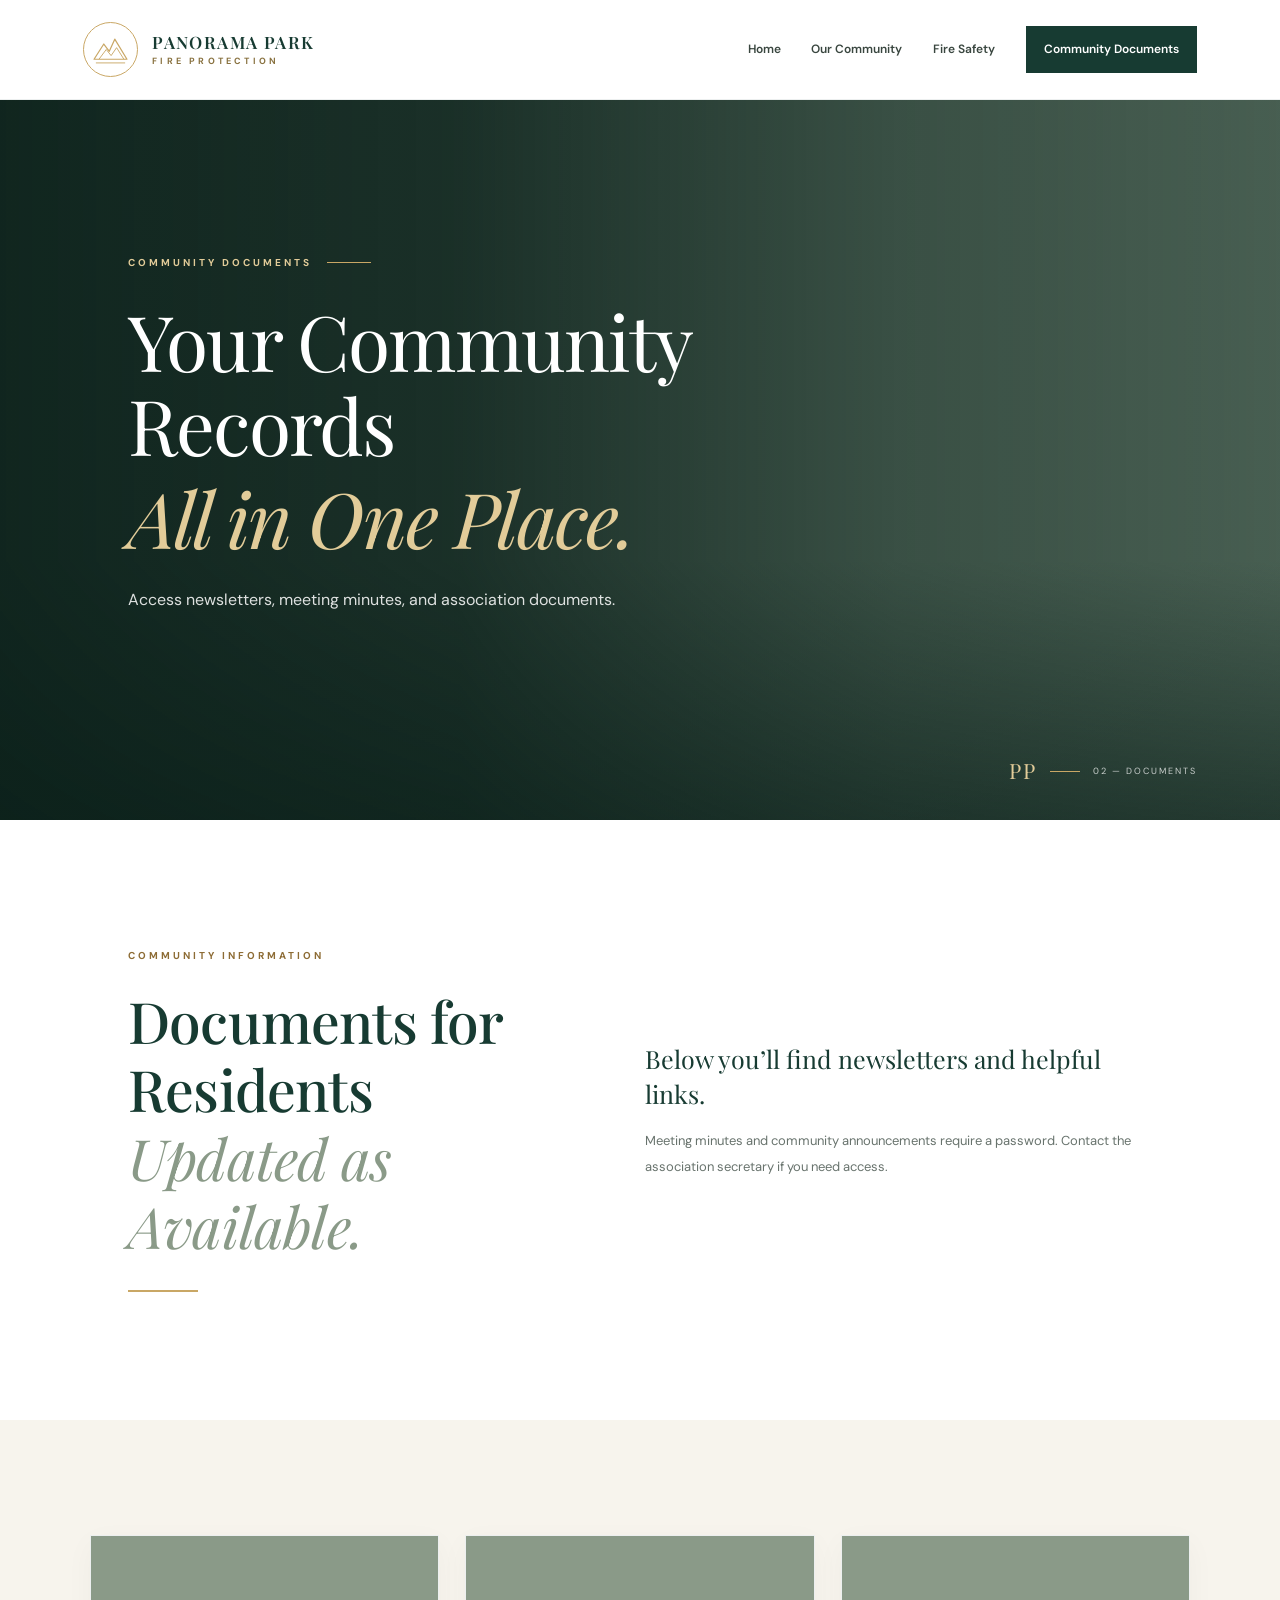
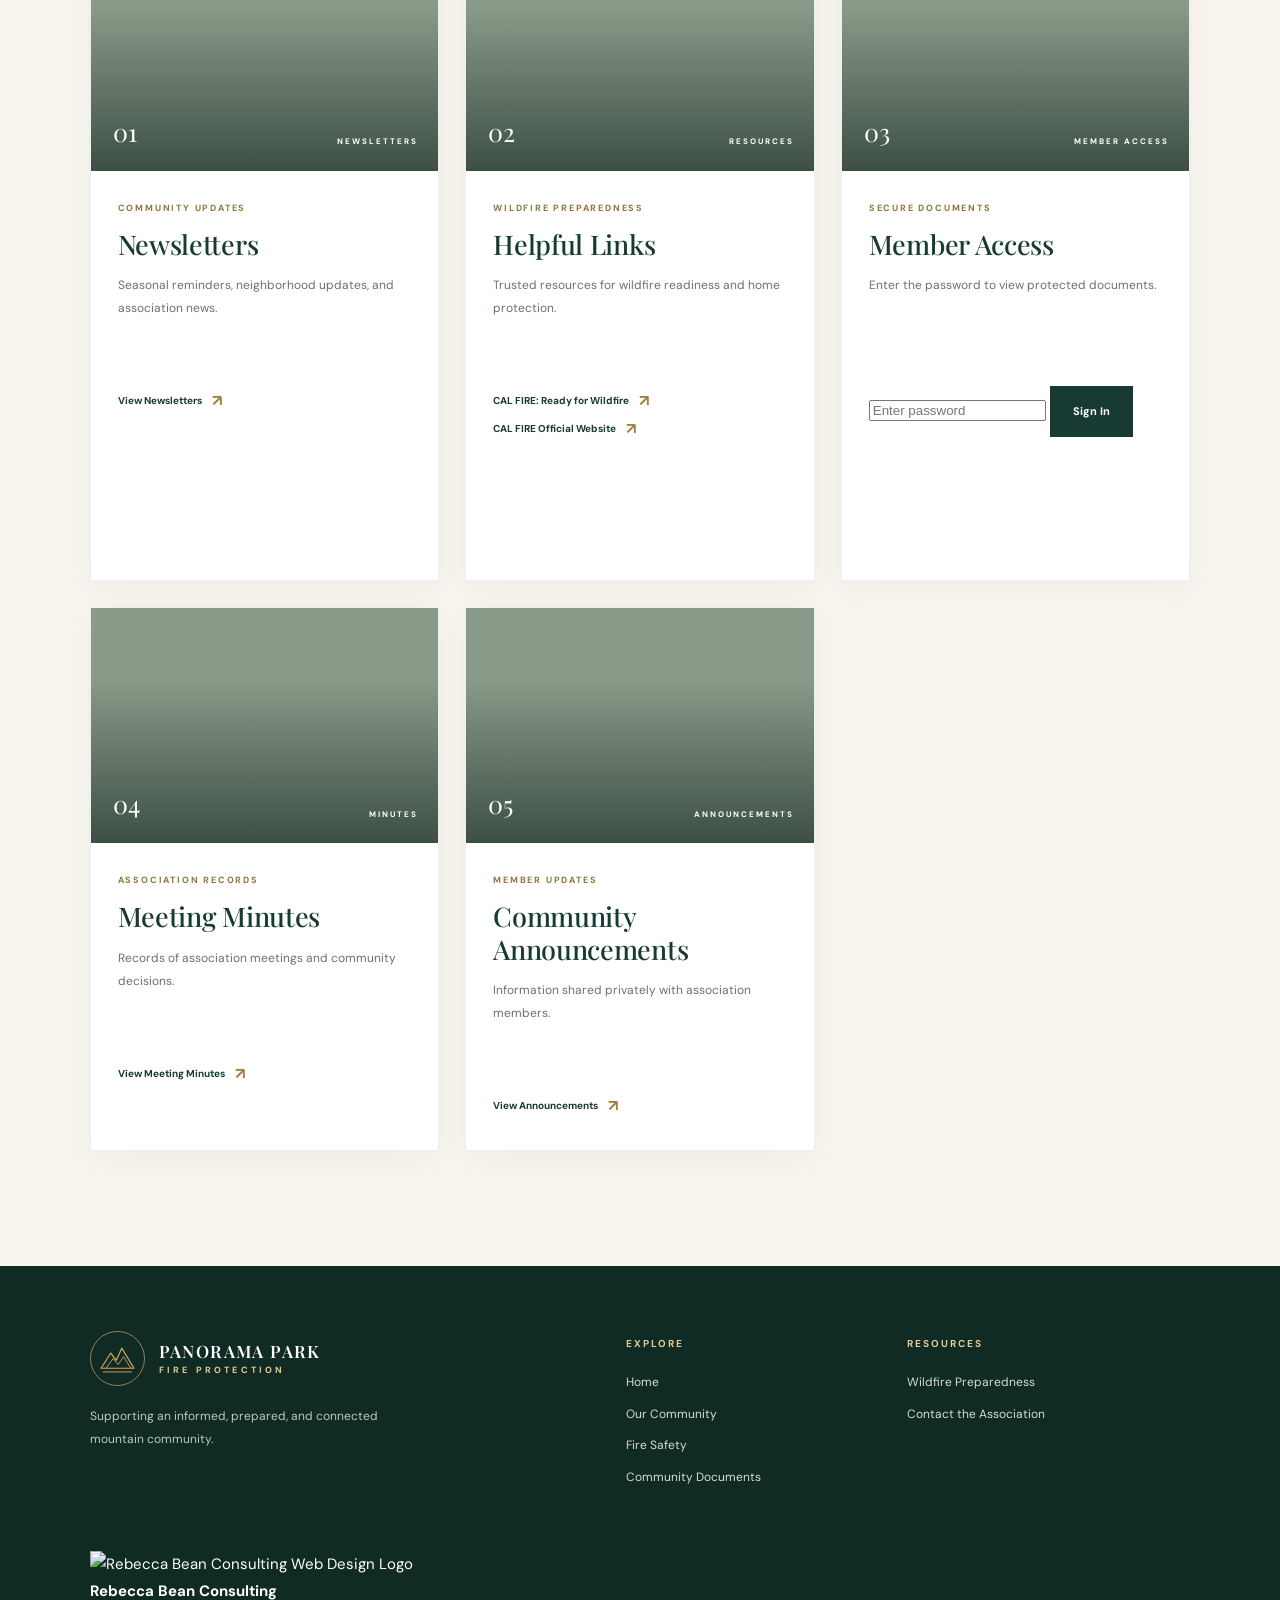
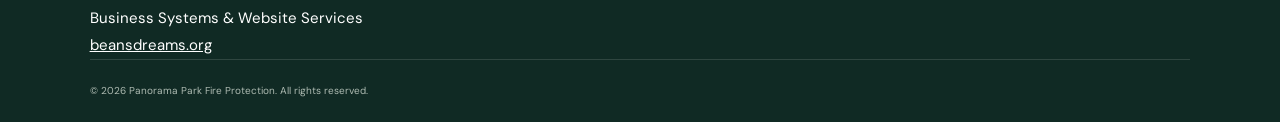
==== commit 91ba79cc: "Update documents.html" ====
--- a/documents.html
+++ b/documents.html
@@ -5,7 +5,7 @@
   <meta name="viewport" content="width=device-width, initial-scale=1.0">
 
   <title>Community Documents | Panorama Park Fire Protection</title>
-  <meta name="description" content="Access Panorama Park Fire Protection meeting minutes, newsletters, community notices, and important documents.">
+  <meta name="description" content="Access Panorama Park Fire Protection meeting minutes, newsletters, and important documents.">
 
   <link rel="stylesheet" href="home.css">
 
@@ -16,7 +16,7 @@
 
 <body>
 
-  <!-- HEADER (matches index.html exactly) -->
+  <!-- HEADER -->
   <header class="site-header">
     <a class="brand" href="index.html" aria-label="Panorama Park Fire Protection home">
       <span class="brand-emblem" aria-hidden="true">
@@ -48,7 +48,7 @@
     </nav>
   </header>
 
-  <!-- HERO (Option B: smaller hero, styled to match index typography) -->
+  <!-- HERO (Option B) -->
   <section class="hero hero-small">
     <div class="hero-photo"></div>
     <div class="hero-shade"></div>
@@ -65,7 +65,7 @@
       </h1>
 
       <p class="hero-description">
-        Access newsletters, notices, meeting minutes, and association documents.
+        Access newsletters, meeting minutes, and association documents.
       </p>
     </div>
 
@@ -88,27 +88,20 @@
 
       <div class="intro-copy">
         <p class="intro-lead">
-          Below you’ll find public notices, newsletters, and helpful links.
+          Below you’ll find newsletters and helpful links.
         </p>
         <p>
-          Meeting minutes and community announcements require a password
-          to access. Contact the association secretary if you need access.
+          Meeting minutes and community announcements require a password.
+          Contact the association secretary if you need access.
         </p>
       </div>
     </section>
 
-    <!-- PUBLIC DOCUMENTS -->
+    <!-- DOCUMENT GRID -->
     <section class="discover-section">
-      <div class="section-heading">
-        <div>
-          <p class="eyebrow eyebrow-dark">PUBLIC DOCUMENTS</p>
-          <h2>Available to All Residents</h2>
-        </div>
-      </div>
-
       <div class="feature-grid">
 
-        <!-- NEWSLETTERS (PUBLIC) -->
+        <!-- NEWSLETTERS -->
         <article class="feature-card">
           <div class="feature-image feature-image-documents">
             <span class="feature-number">01</span>
@@ -126,28 +119,10 @@
           </div>
         </article>
 
-        <!-- COMMUNITY NOTICES (PUBLIC) -->
-        <article class="feature-card">
-          <div class="feature-image feature-image-news">
-            <span class="feature-number">02</span>
-            <span class="feature-image-label">NOTICES</span>
-          </div>
-
-          <div class="feature-body">
-            <p class="feature-kicker">IMPORTANT INFORMATION</p>
-            <h3>Community Notices</h3>
-            <p>Announcements, maintenance notices, and updates for residents.</p>
-
-            <a href="REPLACE-WITH-NOTICES-FOLDER" class="card-link">
-              View Notices <span aria-hidden="true">↗</span>
-            </a>
-          </div>
-        </article>
-
-        <!-- HELPFUL LINKS (PUBLIC) -->
+        <!-- HELPFUL LINKS -->
         <article class="feature-card">
           <div class="feature-image feature-image-safety">
-            <span class="feature-number">03</span>
+            <span class="feature-number">02</span>
             <span class="feature-image-label">RESOURCES</span>
           </div>
 
@@ -166,32 +141,26 @@
           </div>
         </article>
 
-      </div>
-    </section>
-
-    <!-- LOGIN BOX -->
-    <section id="login-box" class="login-box">
-      <h2>Member Access</h2>
-      <p>Some documents require a password. Contact the association secretary if you need access.</p>
-
-      <input type="password" id="password" placeholder="Enter password">
-      <button id="login-btn" class="button button-green">Sign In</button>
-      <p id="login-error" class="login-error"></p>
-    </section>
-
-    <!-- PROTECTED DOCUMENTS -->
-    <section class="discover-section docs-protected hidden" id="protected-docs">
-      <div class="section-heading">
-        <div>
-          <p class="eyebrow eyebrow-dark">MEMBER DOCUMENTS</p>
-          <h2>Protected Information</h2>
-        </div>
-      </div>
-
-      <div class="feature-grid">
-
-        <!-- MEETING MINUTES (PROTECTED) -->
-        <article class="feature-card">
+        <!-- PASSWORD CARD -->
+        <article class="feature-card" id="password-card">
+          <div class="feature-image feature-image-documents">
+            <span class="feature-number">03</span>
+            <span class="feature-image-label">MEMBER ACCESS</span>
+          </div>
+
+          <div class="feature-body">
+            <p class="feature-kicker">SECURE DOCUMENTS</p>
+            <h3>Member Access</h3>
+            <p>Enter the password to view protected documents.</p>
+
+            <input type="password" id="password" placeholder="Enter password" class="password-input">
+            <button id="login-btn" class="button button-green">Sign In</button>
+            <p id="login-error" class="login-error"></p>
+          </div>
+        </article>
+
+        <!-- MEETING MINUTES (HIDDEN UNTIL LOGIN) -->
+        <article class="feature-card hidden protected-card" id="minutes-card">
           <div class="feature-image feature-image-documents">
             <span class="feature-number">04</span>
             <span class="feature-image-label">MINUTES</span>
@@ -208,8 +177,8 @@
           </div>
         </article>
 
-        <!-- COMMUNITY ANNOUNCEMENTS (PROTECTED) -->
-        <article class="feature-card">
+        <!-- COMMUNITY ANNOUNCEMENTS (HIDDEN UNTIL LOGIN) -->
+        <article class="feature-card hidden protected-card" id="announcements-card">
           <div class="feature-image feature-image-news">
             <span class="feature-number">05</span>
             <span class="feature-image-label">ANNOUNCEMENTS</span>
@@ -231,7 +200,7 @@
 
   </main>
 
-  <!-- FOOTER (matches index.html exactly) -->
+  <!-- FOOTER -->
   <footer class="site-footer">
     <div class="footer-main">
 
@@ -266,10 +235,25 @@
 
       <div class="footer-column">
         <h3>RESOURCES</h3>
-        <a href="https://www.readyforwildfire.org/" target="_blank" rel="noopener noreferrer">Wildfire Preparedness</a>
+        <a href="https://readyforwildfire.org/" target="_blank" rel="noopener noreferrer">Wildfire Preparedness</a>
         <a href="mailto:REPLACE-WITH-HOA-EMAIL">Contact the Association</a>
       </div>
 
+    </div>
+
+    <!-- RIGHT‑ALIGNED RBC BRANDING BLOCK -->
+    <div class="footer-rbc right-align">
+      <img src="rebecca-bean-consulting-web-design-logo-panorama-park.jpg"
+           alt="Rebecca Bean Consulting Web Design Logo"
+           class="rbc-logo">
+
+      <div class="rbc-text">
+        <strong>Rebecca Bean Consulting</strong><br>
+        Business Systems & Website Services<br>
+        <a href="https://beansdreams.org" target="_blank" rel="noopener noreferrer">
+          beansdreams.org
+        </a>
+      </div>
     </div>
 
     <div class="footer-bottom">
@@ -277,25 +261,10 @@
         © <span id="current-year"></span> Panorama Park Fire Protection.
         All rights reserved.
       </p>
-
-   <div class="site-creator enhanced-creator">
-  <img src="YOUR-LOGO.png" alt="Rebecca Bean Consulting Logo" class="rbc-logo-large">
-
-  <div>
-    <span>Website created by</span>
-    <a href="https://beansdreams.org" target="_blank" rel="noopener noreferrer">
-      Rebecca Bean Consulting
-    </a>
-    <span class="creator-divider">·</span>
-    <a href="https://beansdreams.org" target="_blank" rel="noopener noreferrer" class="services-link">
-      Business systems & website services
-    </a>
-  </div>
-</div>
-
+    </div>
   </footer>
 
-  <!-- JS: Mobile nav + password gate -->
+  <!-- JS -->
   <script>
     // Mobile nav
     const menuToggle = document.querySelector(".menu-toggle");
@@ -328,8 +297,8 @@
       const error = document.getElementById("login-error");
 
       if (pw === "PanoramaPark") {
-        document.getElementById("protected-docs").classList.remove("hidden");
-        document.getElementById("login-box").style.display = "none";
+        document.getElementById("password-card").classList.add("hidden");
+        document.querySelectorAll(".protected-card").forEach(card => card.classList.remove("hidden"));
       } else {
         error.textContent = "Incorrect password.";
       }
--- a/home.css
+++ b/home.css
@@ -1594,3 +1594,15 @@
     scroll-behavior: auto !important;
   }
 }
+.enhanced-creator {
+  display: flex;
+  align-items: center;
+  gap: 16px;
+  margin-top: 20px;
+}
+
+.rbc-logo-large {
+  height: 48px;
+  width: auto;
+  border-radius: 6px;
+}
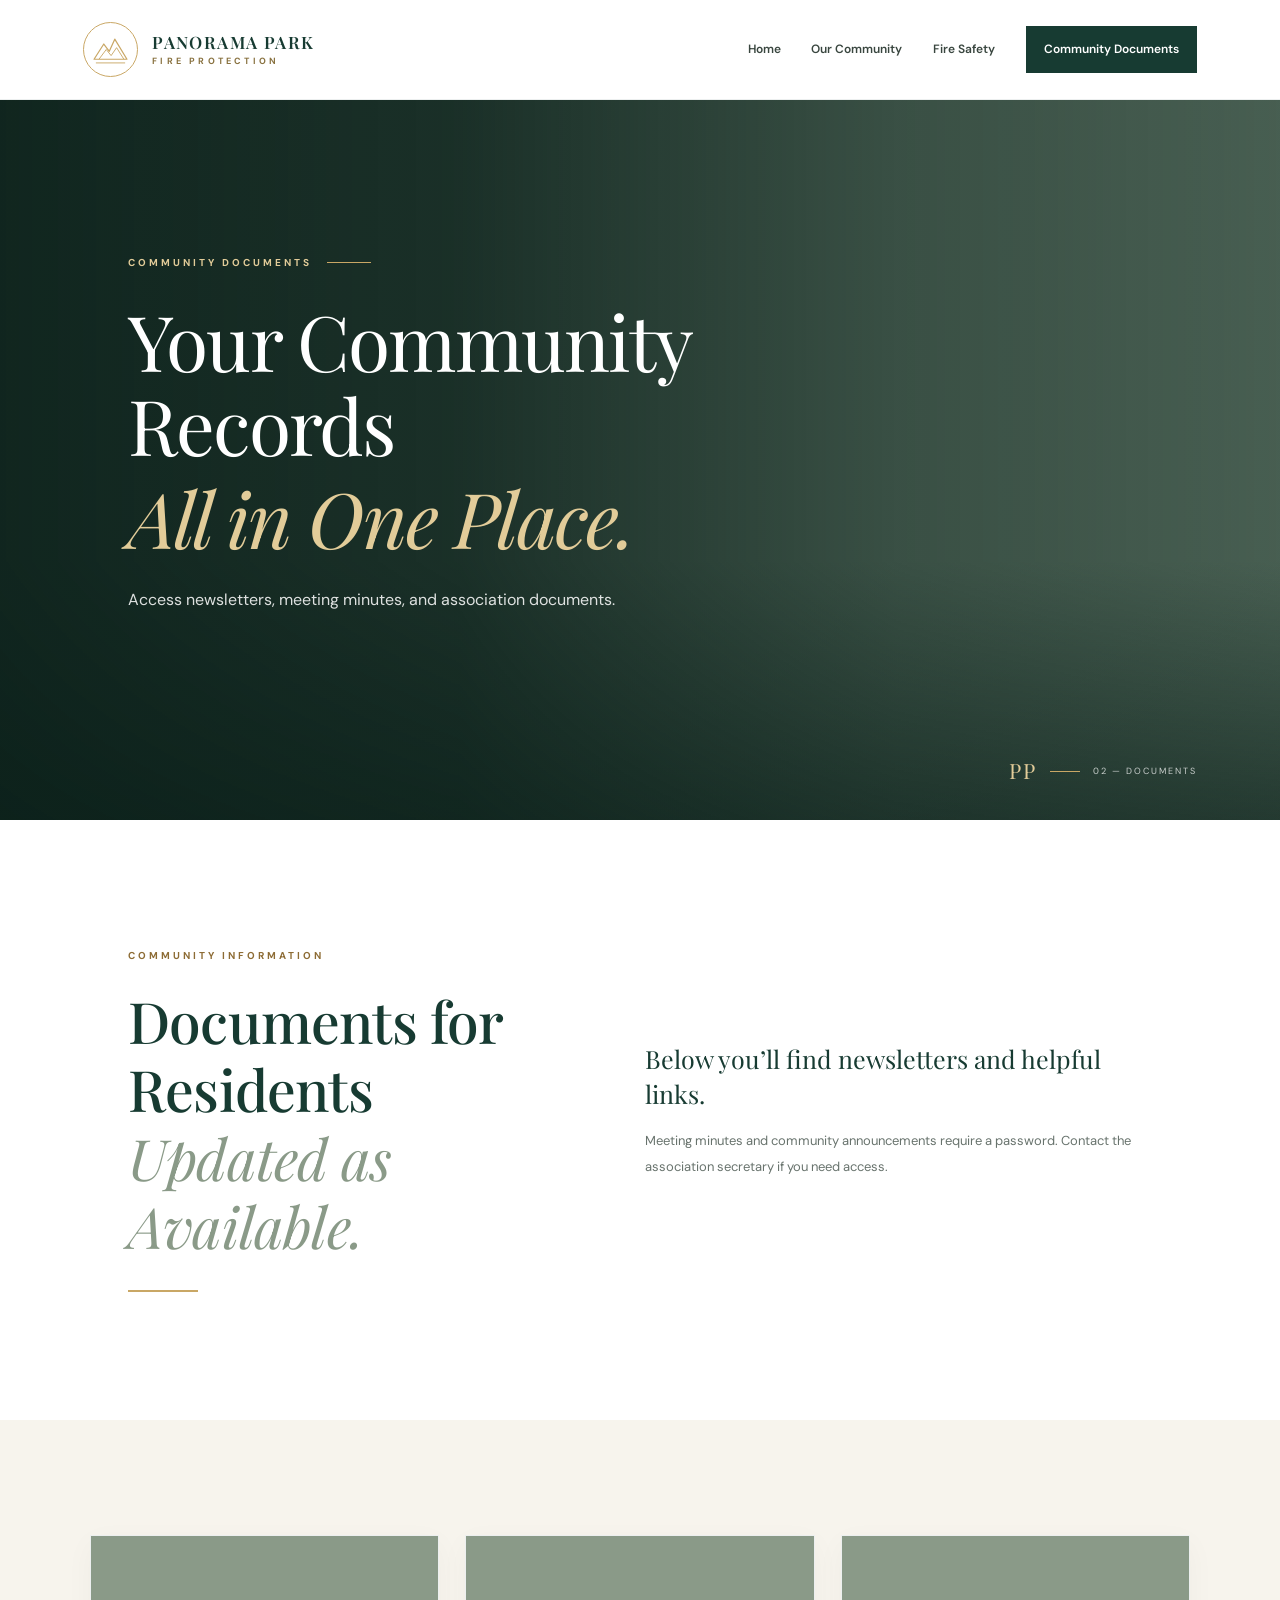
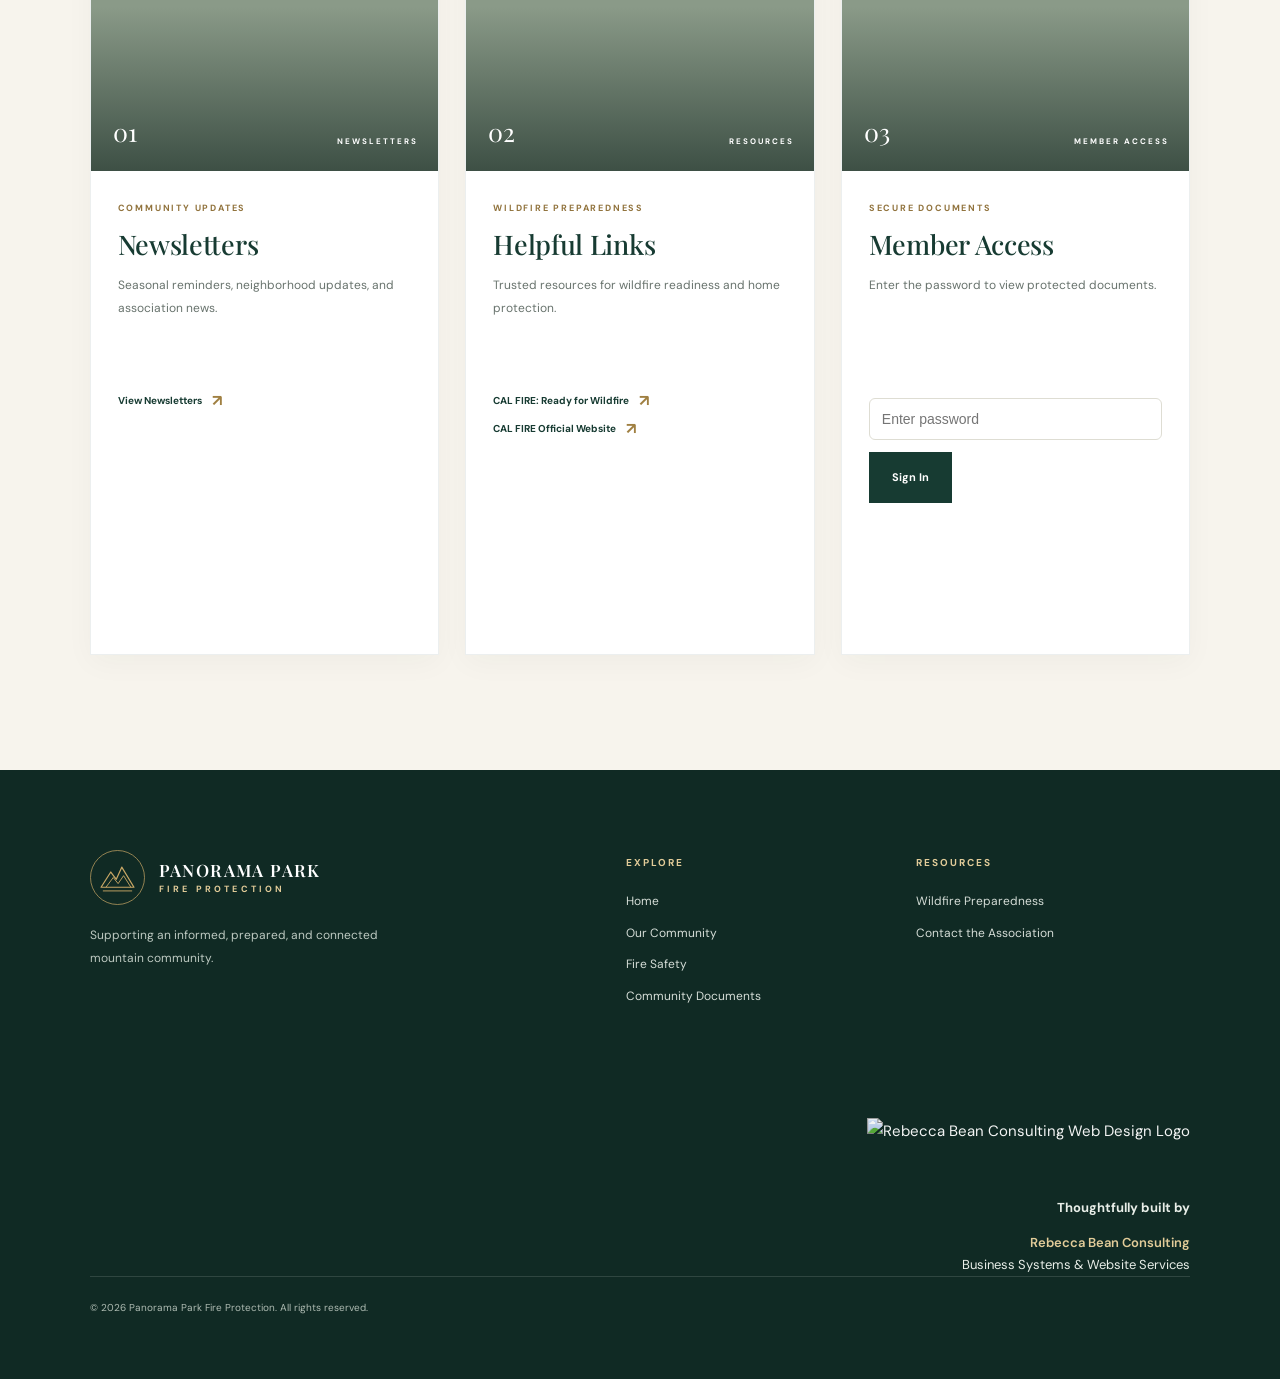
==== commit d716854c: "Update documents.html" ====
--- a/documents.html
+++ b/documents.html
@@ -200,69 +200,88 @@
 
   </main>
 
-  <!-- FOOTER -->
-  <footer class="site-footer">
-    <div class="footer-main">
-
-      <div class="footer-brand">
-        <a class="brand footer-logo" href="index.html">
-          <span class="brand-emblem" aria-hidden="true">
-            <svg viewBox="0 0 64 64" fill="none">
-              <path d="M5 48L21 23L30 35L39 15L59 48H5Z"
-                    stroke="currentColor" stroke-width="2" stroke-linejoin="round"/>
-              <path d="M13 48L25 32L33 42L42 29L54 48"
-                    stroke="currentColor" stroke-width="1.5" stroke-linejoin="round"/>
-              <path d="M8 54H56" stroke="currentColor" stroke-width="1.5"/>
-            </svg>
-          </span>
-
-          <span class="brand-copy">
-            <span class="brand-name">PANORAMA PARK</span>
-            <span class="brand-subtitle">FIRE PROTECTION</span>
-          </span>
-        </a>
-
-        <p>Supporting an informed, prepared, and connected mountain community.</p>
-      </div>
-
-      <div class="footer-column">
-        <h3>EXPLORE</h3>
-        <a href="index.html">Home</a>
-        <a href="index.html#community">Our Community</a>
-        <a href="index.html#fire-safety">Fire Safety</a>
-        <a href="documents.html">Community Documents</a>
-      </div>
-
-      <div class="footer-column">
-        <h3>RESOURCES</h3>
-        <a href="https://readyforwildfire.org/" target="_blank" rel="noopener noreferrer">Wildfire Preparedness</a>
-        <a href="mailto:REPLACE-WITH-HOA-EMAIL">Contact the Association</a>
-      </div>
-
-    </div>
-
-    <!-- RIGHT‑ALIGNED RBC BRANDING BLOCK -->
-    <div class="footer-rbc right-align">
-      <img src="rebecca-bean-consulting-web-design-logo-panorama-park.jpg"
-           alt="Rebecca Bean Consulting Web Design Logo"
-           class="rbc-logo">
+<!-- FOOTER -->
+<footer class="site-footer">
+
+  <div class="footer-main">
+
+    <!-- Brand Column -->
+    <div class="footer-brand">
+      <a class="brand footer-logo" href="index.html">
+        <span class="brand-emblem" aria-hidden="true">
+          <svg viewBox="0 0 64 64" fill="none">
+            <path d="M5 48L21 23L30 35L39 15L59 48H5Z"
+                  stroke="currentColor" stroke-width="2" stroke-linejoin="round"/>
+            <path d="M13 48L25 32L33 42L42 29L54 48"
+                  stroke="currentColor" stroke-width="1.5" stroke-linejoin="round"/>
+            <path d="M8 54H56" stroke="currentColor" stroke-width="1.5"/>
+          </svg>
+        </span>
+
+        <span class="brand-copy">
+          <span class="brand-name">PANORAMA PARK</span>
+          <span class="brand-subtitle">FIRE PROTECTION</span>
+        </span>
+      </a>
+
+      <p>
+        Supporting an informed, prepared, and connected mountain community.
+      </p>
+    </div>
+
+    <!-- Explore Column -->
+    <div class="footer-column">
+      <h3>EXPLORE</h3>
+      <a href="index.html">Home</a>
+      <a href="#community">Our Community</a>
+      <a href="#fire-safety">Fire Safety</a>
+      <a href="documents.html">Community Documents</a>
+    </div>
+
+    <!-- Resources Column -->
+    <div class="footer-column">
+      <h3>RESOURCES</h3>
+      <a href="https://www.readyforwildfire.org/"
+         target="_blank" rel="noopener noreferrer">Wildfire Preparedness</a>
+
+      <a href="mailto:REPLACE-WITH-HOA-EMAIL">Contact the Association</a>
+    </div>
+
+  </div>
+
+  <!-- RBC Branding Block -->
+  <div class="footer-rbc">
+    <div class="footer-rbc-inner">
+      <img
+        src="rebecca-bean-consulting-web-design-logo-panorama-park.jpg"
+        alt="Rebecca Bean Consulting Web Design Logo"
+        class="rbc-logo"
+      />
 
       <div class="rbc-text">
-        <strong>Rebecca Bean Consulting</strong><br>
-        Business Systems & Website Services<br>
-        <a href="https://beansdreams.org" target="_blank" rel="noopener noreferrer">
-          beansdreams.org
-        </a>
-      </div>
-    </div>
-
-    <div class="footer-bottom">
-      <p>
-        © <span id="current-year"></span> Panorama Park Fire Protection.
-        All rights reserved.
-      </p>
-    </div>
-  </footer>
+  <p><strong>Thoughtfully built by</strong></p>
+
+  <a href="https://beansdreams.org" target="_blank" rel="noopener noreferrer">
+    Rebecca Bean Consulting
+  </a>
+
+  <br>
+
+  Business Systems & Website Services
+    </div>
+  </div>
+
+  <!-- Footer Bottom -->
+  <div class="footer-bottom">
+    <p>
+      © <span id="current-year"></span> Panorama Park Fire Protection.
+      All rights reserved.
+    </p>
+    
+    </div>
+  </div>
+
+</footer>
 
   <!-- JS -->
   <script>
--- a/home.css
+++ b/home.css
@@ -1,7 +1,11 @@
 /* =========================================================
    PANORAMA PARK FIRE PROTECTION
    Premium Mountain Community Website
-   File: home.css
+   File: home.css (clean + optimized)
+   ========================================================= */
+
+/* =========================================================
+   DESIGN TOKENS
    ========================================================= */
 
 :root {
@@ -22,6 +26,10 @@
   --content-width: 1240px;
 }
 
+/* =========================================================
+   GLOBAL RESET & BASE
+   ========================================================= */
+
 * {
   box-sizing: border-box;
 }
@@ -65,6 +73,10 @@
   background: var(--forest);
 }
 
+/* Utility for protected content */
+.hidden {
+  display: none !important;
+}
 
 /* =========================================================
    HEADER AND BRAND
@@ -220,9 +232,8 @@
   transform: translateY(-7px) rotate(-45deg);
 }
 
-
 /* =========================================================
-   SHARED TYPOGRAPHY
+   TYPOGRAPHY & BUTTONS
    ========================================================= */
 
 h1,
@@ -341,7 +352,6 @@
   border-color: var(--gold-light);
 }
 
-
 /* =========================================================
    HERO SECTION
    ========================================================= */
@@ -350,7 +360,6 @@
   position: relative;
   display: flex;
   align-items: center;
-  min-height: min(690px, 78vw);
   min-height: clamp(530px, 60vw, 720px);
   overflow: hidden;
   isolation: isolate;
@@ -367,17 +376,10 @@
 
 .hero-photo {
   background-color: #52695b;
-
-  /*
-    Replace this URL with your own mountain photograph.
-    Example: url("images/panorama-mountains.jpg")
-  */
   background-image: url("https://images.unsplash.com/photo-1464822759023-fed622ff2c3b?auto=format&fit=crop&w=2200&q=85");
-
   background-position: center 48%;
   background-repeat: no-repeat;
   background-size: cover;
-
   animation: heroReveal 1.1s ease-out both;
 }
 
@@ -481,7 +483,6 @@
   background: var(--gold);
 }
 
-
 /* =========================================================
    ANNOUNCEMENT STRIP
    ========================================================= */
@@ -537,7 +538,6 @@
 .announcement > a:hover {
   color: var(--white);
 }
-
 
 /* =========================================================
    INTRODUCTION SECTION
@@ -610,7 +610,6 @@
 .underlined-link:hover span {
   transform: translateX(4px);
 }
-
 
 /* =========================================================
    DISCOVER / FEATURE CARDS
@@ -694,17 +693,14 @@
 
 .feature-image-news {
   background-image: url("https://images.unsplash.com/photo-1448375240586-882707db888b?auto=format&fit=crop&w=900&q=80");
-  background-position: center;
 }
 
 .feature-image-safety {
   background-image: url("https://images.unsplash.com/photo-1473448912268-2022ce9509d8?auto=format&fit=crop&w=900&q=80");
-  background-position: center;
 }
 
 .feature-image-documents {
   background-image: url("https://images.unsplash.com/photo-1441974231531-c6227db76b6e?auto=format&fit=crop&w=900&q=80");
-  background-position: center;
 }
 
 .feature-number,
@@ -777,6 +773,22 @@
   transform: translateX(4px);
 }
 
+/* Password card elements (documents page) */
+
+.password-input {
+  width: 100%;
+  padding: 12px;
+  margin: 12px 0;
+  border: 1px solid var(--border);
+  border-radius: 6px;
+  font-size: 14px;
+}
+
+.login-error {
+  color: #b33a3a;
+  margin-top: 8px;
+  font-size: 12px;
+}
 
 /* =========================================================
    FIRE SAFETY SECTION
@@ -887,7 +899,6 @@
   color: var(--muted);
   font-size: 10px;
 }
-
 
 /* =========================================================
    DOCUMENT LIBRARY BANNER
@@ -957,13 +968,12 @@
   flex-shrink: 0;
 }
 
-
 /* =========================================================
-   FOOTER
+   FOOTER (GRID + RBC BRANDING)
    ========================================================= */
 
 .site-footer {
-  padding: 65px clamp(25px, 7vw, 100px) 0;
+  padding: 80px clamp(25px, 7vw, 100px) 40px;
   color: var(--white);
   background: var(--forest-dark);
 }
@@ -971,10 +981,10 @@
 .footer-main {
   display: grid;
   grid-template-columns: 1.7fr 0.8fr 1fr;
-  gap: 55px;
+  gap: 70px;
   max-width: var(--content-width);
   margin: auto;
-  padding-bottom: 52px;
+  padding-bottom: 60px;
 }
 
 .footer-logo {
@@ -1075,6 +1085,68 @@
   opacity: 0.88;
 }
 
+/* RBC branding block (below columns, right-aligned) */
+
+.footer-rbc {
+  max-width: var(--content-width);
+  margin: 40px auto 0;
+  text-align: right;
+}
+
+.footer-rbc-inner {
+  display: inline-flex;
+  flex-direction: column;
+  align-items: flex-end;
+  gap: 10px;
+}
+
+.rbc-logo {
+  height: 65px;
+  width: auto;
+  margin-bottom: 4px;
+  opacity: 0.95;
+}
+
+/* SEO-optimized logo filename */
+.rbc-logo {
+  content: url("rebecca-bean-consulting-web-design-logo-panorama-park.jpg");
+}
+
+.rbc-text {
+  font-size: 13px;
+  line-height: 1.7;
+  color: #e8eee8;
+  text-align: right;
+}
+
+.rbc-text strong {
+  font-weight: 700;
+}
+
+.rbc-text a {
+  color: var(--gold-light);
+  font-weight: 600;
+  text-decoration: none;
+}
+
+.rbc-text a:hover {
+  color: var(--white);
+}
+
+/* Enhanced creator block (optional inline attribution) */
+
+.enhanced-creator {
+  display: flex;
+  align-items: center;
+  gap: 16px;
+  margin-top: 20px;
+}
+
+.rbc-logo-large {
+  height: 48px;
+  width: auto;
+  border-radius: 6px;
+}
 
 /* =========================================================
    ANIMATIONS
@@ -1104,7 +1176,6 @@
   }
 }
 
-
 /* =========================================================
    TABLET RESPONSIVENESS
    ========================================================= */
@@ -1165,7 +1236,6 @@
     padding-left: 7%;
   }
 }
-
 
 /* =========================================================
    MOBILE NAVIGATION AND LAYOUT
@@ -1388,8 +1458,15 @@
   .site-creator {
     justify-content: flex-start;
   }
-}
-
+
+  .footer-rbc {
+    text-align: left;
+  }
+
+  .footer-rbc-inner {
+    align-items: flex-start;
+  }
+}
 
 /* =========================================================
    SMALL MOBILE DEVICES
@@ -1540,20 +1617,6 @@
     font-size: 37px;
   }
 
-  .site-footer {
-    padding: 48px 7% 0;
-  }
-
-  .footer-main {
-    grid-template-columns: 1fr;
-    gap: 27px;
-    padding-bottom: 35px;
-  }
-
-  .footer-brand {
-    grid-column: auto;
-  }
-
   .footer-bottom {
     padding: 20px 0;
   }
@@ -1568,7 +1631,6 @@
     display: none;
   }
 }
-
 
 /* =========================================================
    ACCESSIBILITY AND MOTION PREFERENCES
@@ -1594,15 +1656,4 @@
     scroll-behavior: auto !important;
   }
 }
-.enhanced-creator {
-  display: flex;
-  align-items: center;
-  gap: 16px;
-  margin-top: 20px;
-}
-
-.rbc-logo-large {
-  height: 48px;
-  width: auto;
-  border-radius: 6px;
-}
+
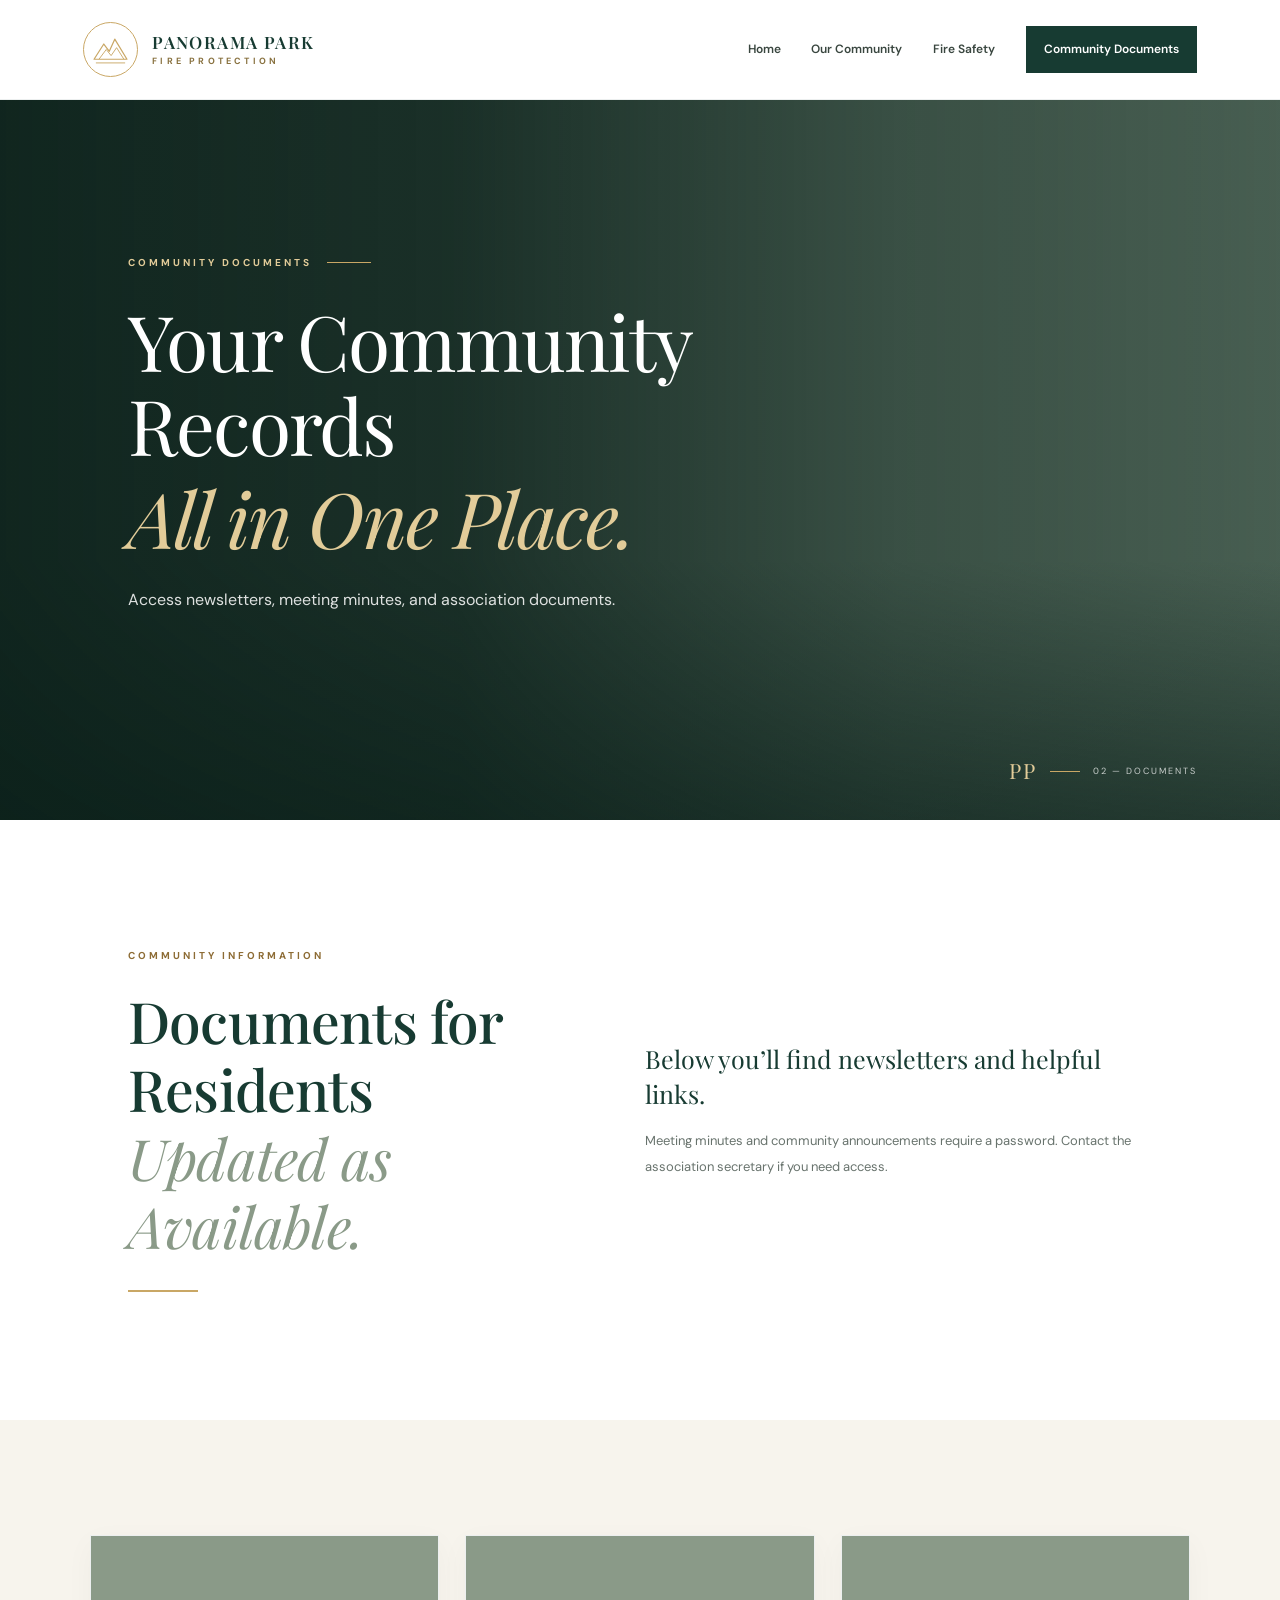
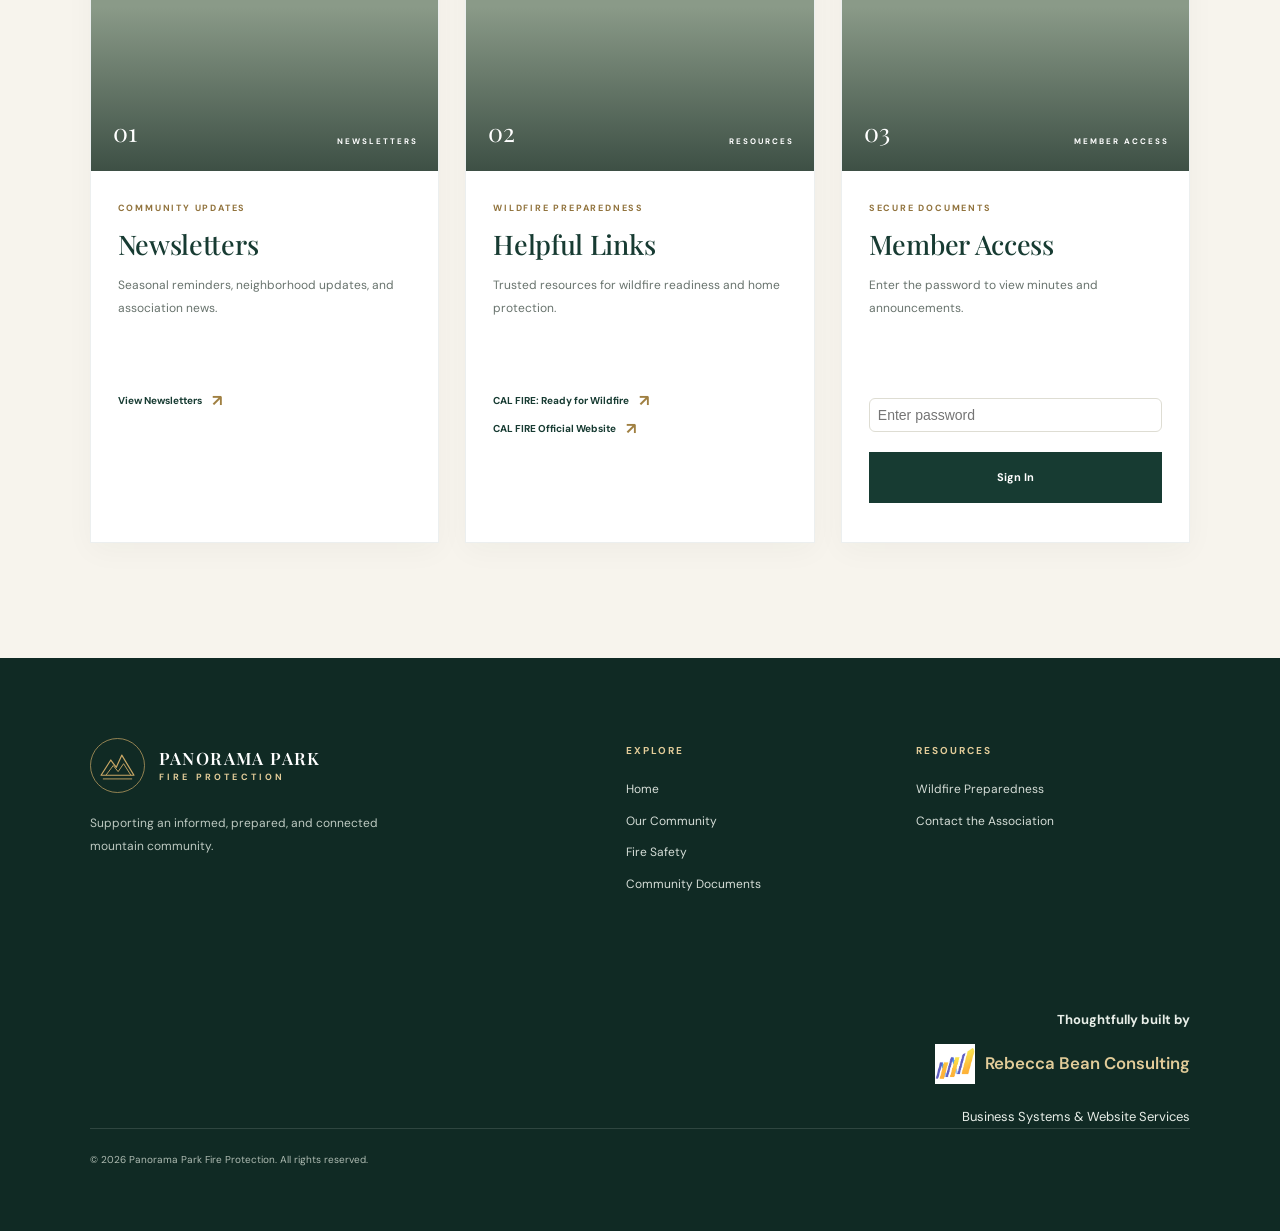
==== commit 565d928c: "footer logo" ====
--- a/documents.html
+++ b/documents.html
@@ -141,23 +141,41 @@
           </div>
         </article>
 
-        <!-- PASSWORD CARD -->
-        <article class="feature-card" id="password-card">
-          <div class="feature-image feature-image-documents">
-            <span class="feature-number">03</span>
-            <span class="feature-image-label">MEMBER ACCESS</span>
-          </div>
-
-          <div class="feature-body">
-            <p class="feature-kicker">SECURE DOCUMENTS</p>
-            <h3>Member Access</h3>
-            <p>Enter the password to view protected documents.</p>
-
-            <input type="password" id="password" placeholder="Enter password" class="password-input">
-            <button id="login-btn" class="button button-green">Sign In</button>
-            <p id="login-error" class="login-error"></p>
-          </div>
-        </article>
+       <!-- PASSWORD CARD -->
+<article class="feature-card" id="password-card">
+  <div class="feature-image feature-image-documents">
+    <span class="feature-number">03</span>
+    <span class="feature-image-label">MEMBER ACCESS</span>
+  </div>
+
+  <div class="feature-body">
+    <p class="feature-kicker">SECURE DOCUMENTS</p>
+    <h3>Member Access</h3>
+    <p>Enter the password to view minutes and announcements.</p>
+
+    <!-- Compact action block -->
+    <div class="password-block" style="margin-top:12px; display:flex; flex-direction:column; gap:8px;">
+      <input 
+        type="password" 
+        id="password" 
+        placeholder="Enter password" 
+        class="password-input"
+        style="padding:8px;"
+      >
+
+      <button 
+        id="login-btn" 
+        class="button button-green"
+        style="width:100%;"
+      >
+        Sign In
+      </button>
+
+      <p id="login-error" class="login-error" style="margin:0;"></p>
+    </div>
+  </div>
+</article>
+
 
         <!-- MEETING MINUTES (HIDDEN UNTIL LOGIN) -->
         <article class="feature-card hidden protected-card" id="minutes-card">
@@ -250,26 +268,35 @@
   </div>
 
   <!-- RBC Branding Block -->
-  <div class="footer-rbc">
-    <div class="footer-rbc-inner">
-      <img
-        src="rebecca-bean-consulting-web-design-logo-panorama-park.jpg"
-        alt="Rebecca Bean Consulting Web Design Logo"
-        class="rbc-logo"
-      />
-
-      <div class="rbc-text">
-  <p><strong>Thoughtfully built by</strong></p>
-
-  <a href="https://beansdreams.org" target="_blank" rel="noopener noreferrer">
-    Rebecca Bean Consulting
-  </a>
-
-  <br>
-
-  Business Systems & Website Services
-    </div>
-  </div>
+<div class="footer-rbc">
+  <div class="footer-rbc-inner">
+
+    <div class="rbc-text">
+      <p><strong>Thoughtfully built by</strong></p>
+
+      <div style="display:flex; align-items:center; gap:12px;">
+        <a href="https://beansdreams.org" target="_blank" rel="noopener noreferrer" style="display:flex; align-items:center; gap:10px; text-decoration:none;">
+          
+          <img 
+            src="photos/rebecca-bean-consulting-web-design-logo.png" 
+            alt="Rebecca Bean Consulting Logo" 
+            style="height:40px; width:auto;"
+          />
+
+          <span style="font-weight:600; font-size:1.05rem;">
+            Rebecca Bean Consulting
+          </span>
+
+        </a>
+      </div>
+
+      <br>
+      Business Systems & Website Services
+    </div>
+
+  </div>
+</div>
+
 
   <!-- Footer Bottom -->
   <div class="footer-bottom">
